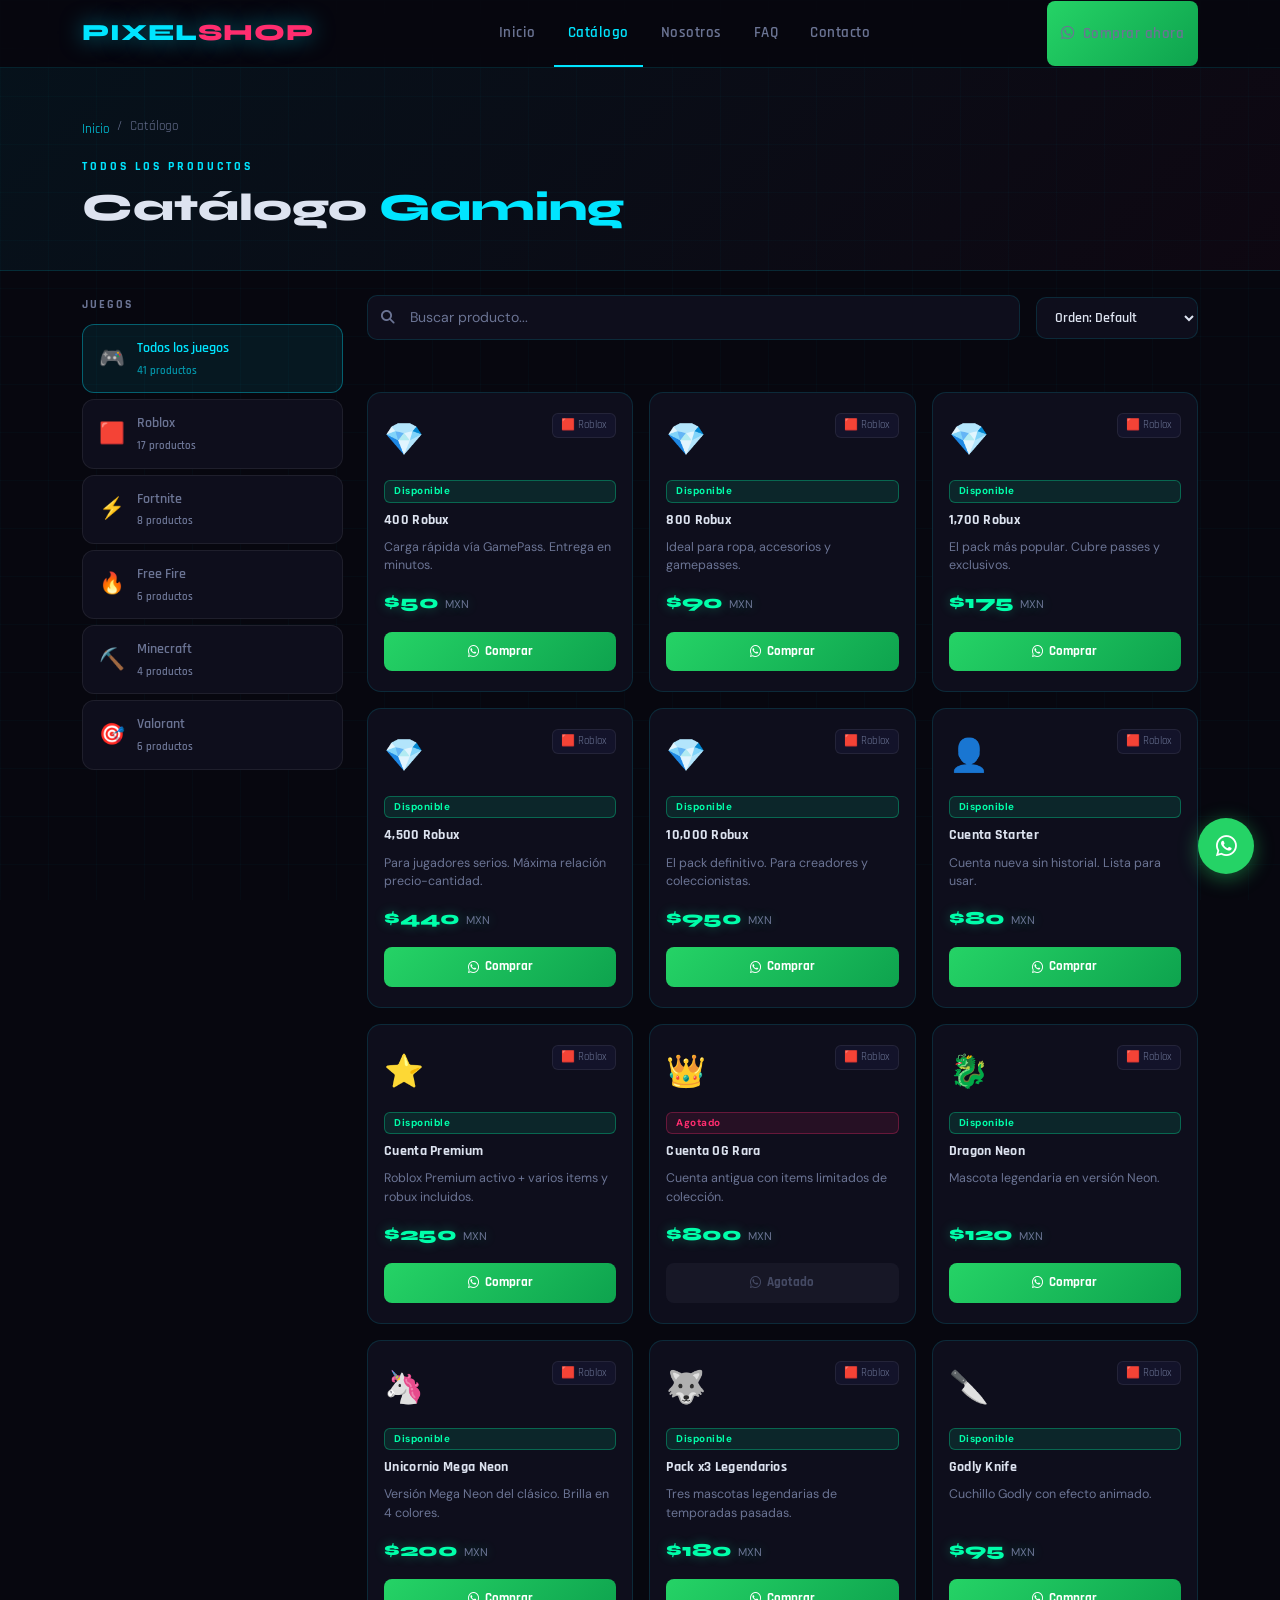
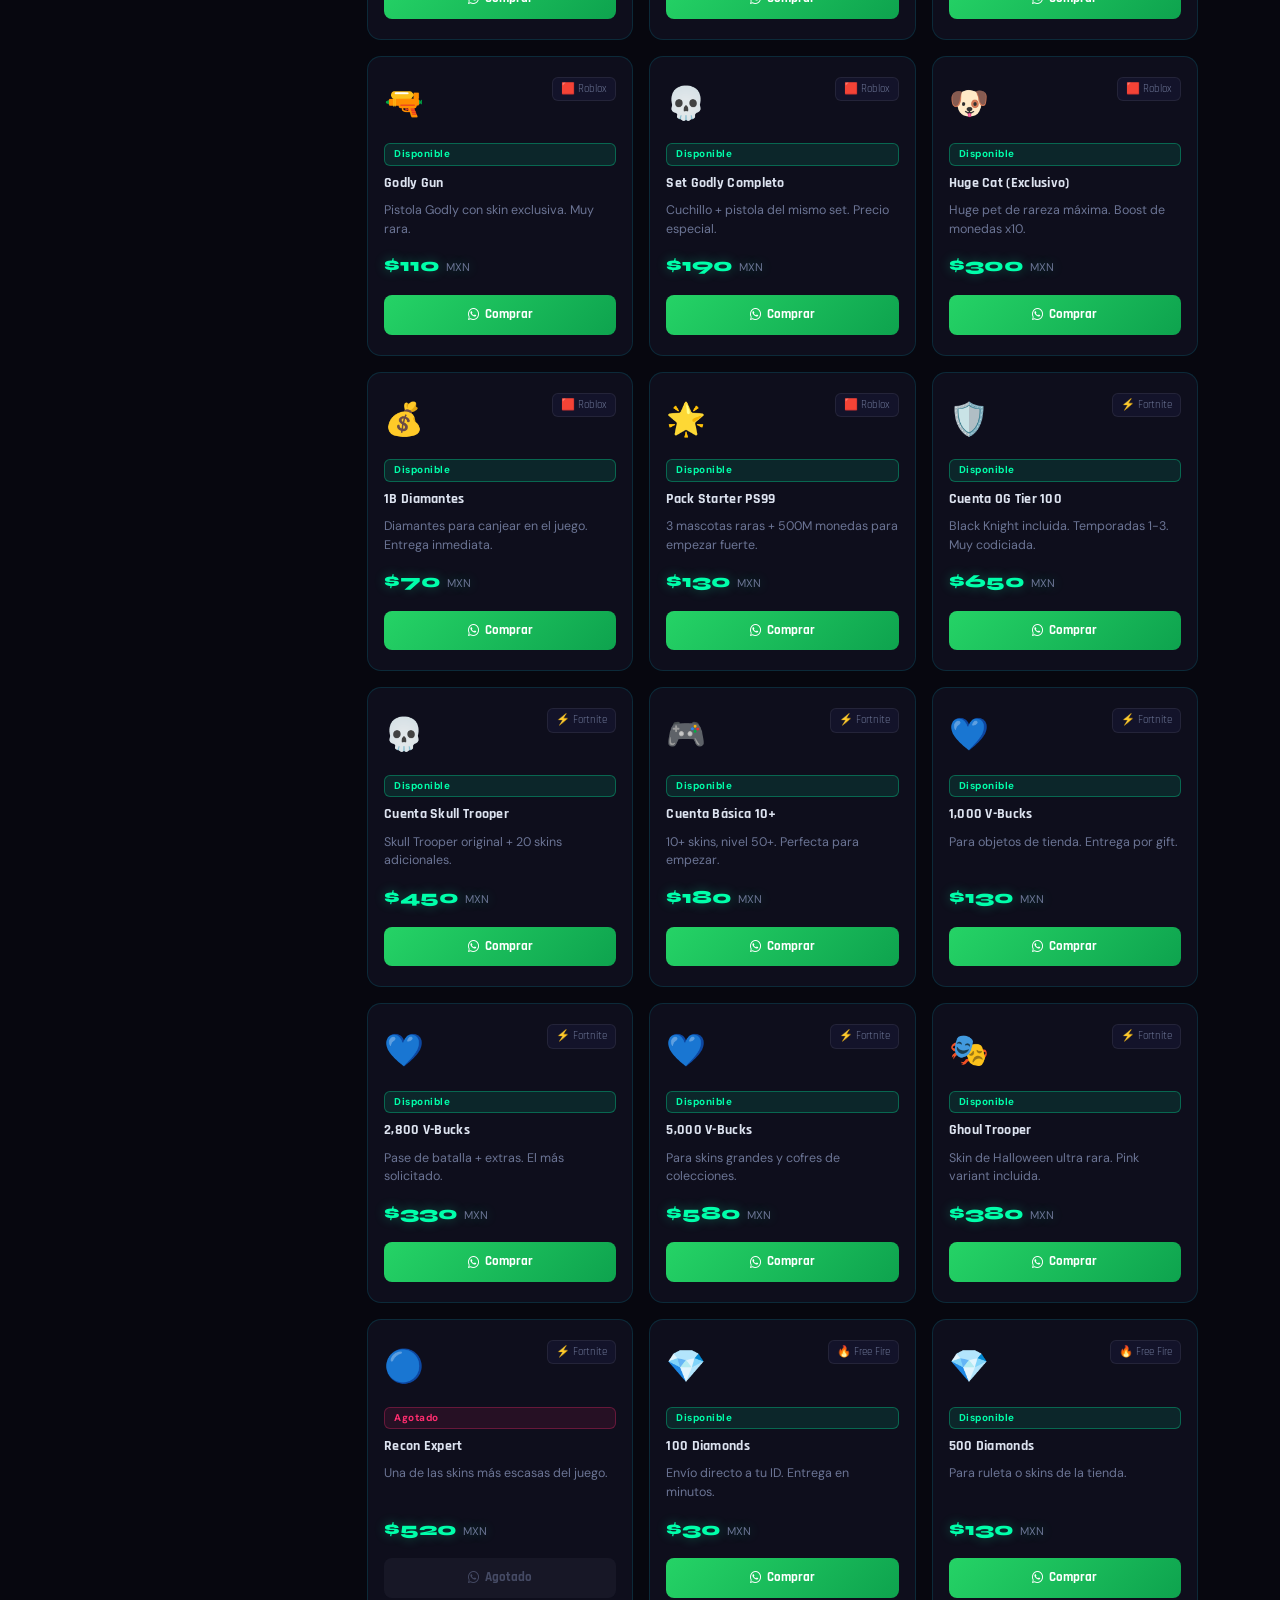
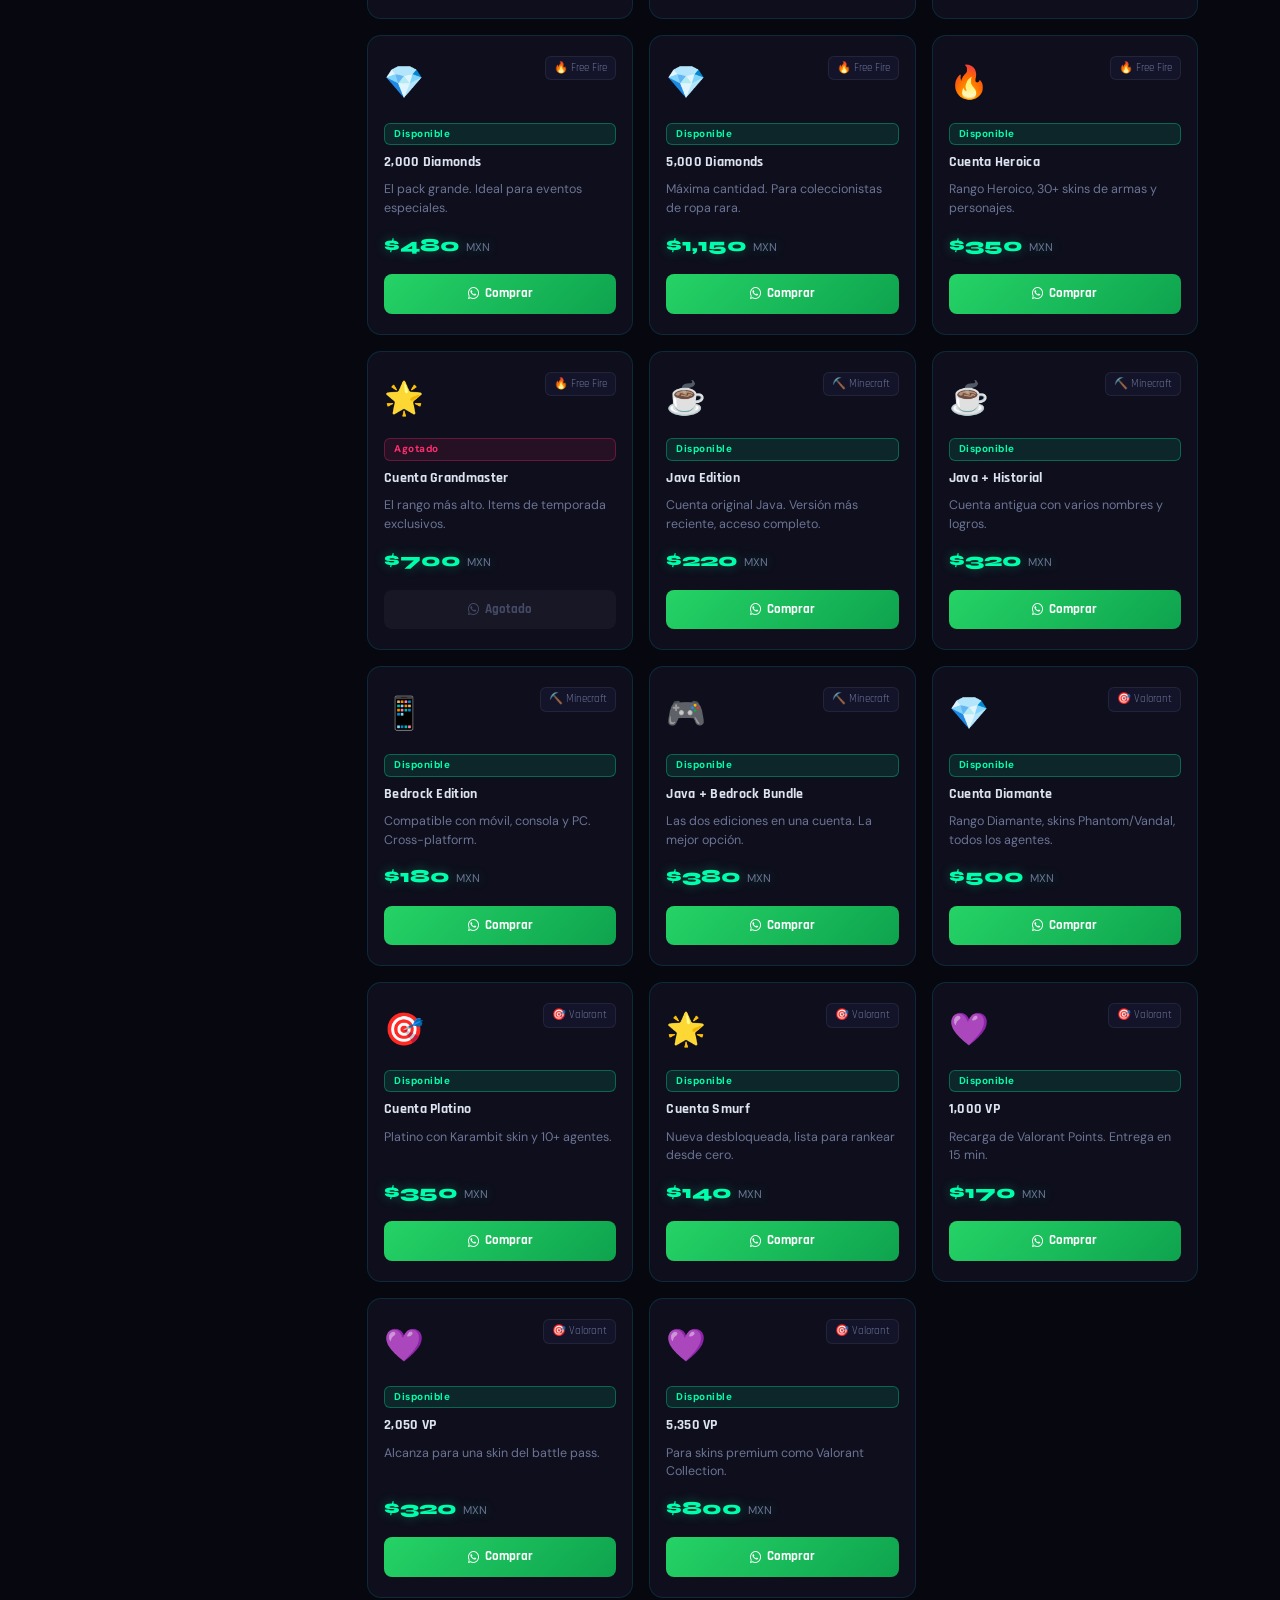
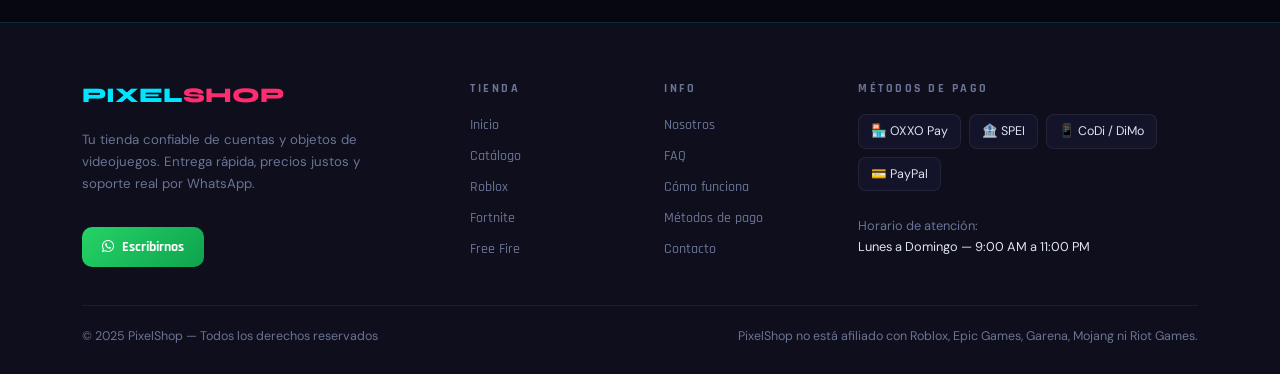
==== catalogo.html @ 46f78614 "tienda de objetos virtuales" ====
<!DOCTYPE html>
<html lang="es">
<head>
  <meta charset="UTF-8"/>
  <meta name="viewport" content="width=device-width, initial-scale=1.0"/>
  <title>Catálogo — PixelShop</title>
  <link rel="stylesheet" href="https://cdn.jsdelivr.net/npm/bootstrap@5.3.3/dist/css/bootstrap.min.css"/>
  <link rel="stylesheet" href="https://cdnjs.cloudflare.com/ajax/libs/font-awesome/6.5.0/css/all.min.css"/>
  <link rel="stylesheet" href="_shared.css"/>
  <style>
    .page-hero {
      background: linear-gradient(135deg, rgba(0,229,255,0.05) 0%, rgba(255,45,111,0.03) 100%);
      border-bottom: 1px solid var(--border);
      padding: 48px 0 40px;
    }
    /* Sidebar game list */
    .sidebar-game-btn {
      display: flex; align-items: center; gap: 12px;
      background: var(--bg2); border: 1px solid var(--border2);
      border-radius: 12px; padding: 12px 16px;
      font-family: var(--font-ui); font-weight: 600; font-size: 0.9rem;
      color: var(--muted); cursor: pointer; width: 100%;
      text-align: left; transition: all 0.2s; margin-bottom: 6px;
    }
    .sidebar-game-btn:hover { border-color: var(--border); color: var(--text); }
    .sidebar-game-btn.active {
      background: rgba(0,229,255,0.08);
      border-color: rgba(0,229,255,0.35);
      color: var(--cyan);
    }
    .sidebar-game-emoji { font-size: 1.3rem; }
    .sidebar-game-count { font-size: 0.7rem; color: var(--muted); margin-top: 1px; }
    .sidebar-game-btn.active .sidebar-game-count { color: rgba(0,229,255,0.6); }

    /* Category pills */
    .cat-pill-bar { overflow-x: auto; scrollbar-width: none; padding-bottom: 4px; }
    .cat-pill-bar::-webkit-scrollbar { display: none; }

    /* Search */
    .ps-search-wrap { position: relative; }
    .ps-search {
      background: var(--bg2); border: 1px solid var(--border);
      border-radius: 10px; padding: 10px 16px 10px 42px;
      font-family: var(--font-body); font-size: 0.88rem;
      color: var(--text); width: 100%;
      outline: none; transition: border-color 0.2s;
    }
    .ps-search:focus { border-color: rgba(0,229,255,0.4); }
    .ps-search::placeholder { color: var(--muted); }
    .ps-search-icon { position: absolute; left: 14px; top: 50%; transform: translateY(-50%); color: var(--muted); font-size: 0.85rem; }

    /* Sort select */
    .ps-select {
      background: var(--bg2); border: 1px solid var(--border);
      border-radius: 10px; padding: 10px 14px;
      font-family: var(--font-ui); font-weight: 600; font-size: 0.85rem;
      color: var(--text); outline: none; cursor: pointer;
    }

    /* Empty state */
    .empty-state { text-align: center; padding: 60px 20px; color: var(--muted); }
    .empty-state-icon { font-size: 3rem; margin-bottom: 16px; }

    @media (max-width: 991px) {
      .sidebar-col { display: flex; gap: 8px; overflow-x: auto; padding-bottom: 8px; scrollbar-width: none; }
      .sidebar-col::-webkit-scrollbar { display: none; }
      .sidebar-game-btn { min-width: 140px; margin-bottom: 0; flex-shrink: 0; }
    }
  </style>
</head>
<body>
  <div id="ps-nav"></div>

  <!-- PAGE HERO -->
  <div class="page-hero z1">
    <div class="container">
      <nav aria-label="breadcrumb" class="mb-3">
        <ol class="breadcrumb mb-0">
          <li class="breadcrumb-item"><a href="index.html">Inicio</a></li>
          <li class="breadcrumb-item active">Catálogo</li>
        </ol>
      </nav>
      <div class="ps-section-label">Todos los productos</div>
      <div class="ps-section-title" style="margin-bottom:0">Catálogo <span>Gaming</span></div>
    </div>
  </div>

  <!-- MAIN CONTENT -->
  <section class="py-4 z1">
    <div class="container">

      <!-- Mobile game selector -->
      <div class="d-lg-none mb-3">
        <div class="sidebar-col" id="mobileSidebar"></div>
      </div>

      <div class="row g-4">
        <!-- SIDEBAR (desktop) -->
        <div class="col-lg-3 d-none d-lg-block">
          <div style="position:sticky;top:80px">
            <div style="font-family:var(--font-ui);font-size:0.72rem;font-weight:700;letter-spacing:2px;color:var(--muted);text-transform:uppercase;margin-bottom:10px">Juegos</div>
            <div id="desktopSidebar"></div>
          </div>
        </div>

        <!-- PRODUCT AREA -->
        <div class="col-lg-9">
          <!-- Toolbar -->
          <div class="d-flex gap-3 mb-4 flex-wrap align-items-center">
            <div class="ps-search-wrap flex-grow-1" style="min-width:180px">
              <i class="fas fa-search ps-search-icon"></i>
              <input class="ps-search" id="searchInput" placeholder="Buscar producto..." oninput="renderProducts()"/>
            </div>
            <select class="ps-select" id="sortSelect" onchange="renderProducts()">
              <option value="default">Orden: Default</option>
              <option value="price-asc">Precio: Menor</option>
              <option value="price-desc">Precio: Mayor</option>
              <option value="avail">Disponibles primero</option>
            </select>
          </div>

          <!-- Game header -->
          <div id="gameHeader" class="mb-4"></div>

          <!-- Category pills -->
          <div class="cat-pill-bar mb-4">
            <ul class="nav ps-pills gap-2 flex-nowrap" id="catPills"></ul>
          </div>

          <!-- Products grid -->
          <div class="row g-3" id="productsGrid"></div>
        </div>
      </div>
    </div>
  </section>

  <div id="ps-footer"></div>

  <script src="https://cdn.jsdelivr.net/npm/bootstrap@5.3.3/dist/js/bootstrap.bundle.min.js"></script>
  <script src="data.js"></script>
  <script src="ps.js"></script>
  <script>
    PS.init('catalogo');

    let activeGame = null;
    let activeCat  = 'all';

    // Read URL param
    const urlParams = new URLSearchParams(window.location.search);
    const paramGame = urlParams.get('juego');

    // Build sidebars
    function buildSidebars() {
      ['desktopSidebar','mobileSidebar'].forEach(id => {
        const el = document.getElementById(id);
        // "All" button
        el.innerHTML = `<button class="sidebar-game-btn${!activeGame?' active':''}" onclick="selectGame(null)">
          <span class="sidebar-game-emoji">🎮</span>
          <div><div>Todos los juegos</div><div class="sidebar-game-count">${GAMES.reduce((a,g)=>a+g.categories.reduce((b,c)=>b+c.products.length,0),0)} productos</div></div>
        </button>`;
        GAMES.forEach(g => {
          const total = g.categories.reduce((a,c)=>a+c.products.length,0);
          el.innerHTML += `<button class="sidebar-game-btn${activeGame===g.id?' active':''}" onclick="selectGame('${g.id}')">
            <span class="sidebar-game-emoji">${g.emoji}</span>
            <div><div>${g.name}</div><div class="sidebar-game-count">${total} productos</div></div>
          </button>`;
        });
      });
    }

    function selectGame(gameId) {
      activeGame = gameId;
      activeCat  = 'all';
      buildSidebars();
      renderHeader();
      renderCatPills();
      renderProducts();
    }

    function renderHeader() {
      const el = document.getElementById('gameHeader');
      if (!activeGame) { el.innerHTML = ''; return; }
      const g = GAMES.find(x=>x.id===activeGame);
      el.innerHTML = `
        <div style="background:linear-gradient(135deg,${g.color}22,${g.color2}44);border:1px solid ${g.color}44;border-radius:16px;padding:20px 24px;display:flex;align-items:center;gap:16px">
          <span style="font-size:2.6rem">${g.emoji}</span>
          <div>
            <div style="font-family:var(--font-head);font-size:1.2rem;font-weight:800;color:var(--text)">${g.name}</div>
            <div style="font-size:0.82rem;color:var(--muted)">${g.tagline}</div>
          </div>
        </div>`;
    }

    function renderCatPills() {
      const el = document.getElementById('catPills');
      if (!activeGame) { el.innerHTML = ''; return; }
      const g = GAMES.find(x=>x.id===activeGame);
      el.innerHTML = `<li class="nav-item"><button class="nav-link${activeCat==='all'?' active':''}" onclick="selectCat('all')">Todos</button></li>`;
      g.categories.forEach(c => {
        el.innerHTML += `<li class="nav-item"><button class="nav-link${activeCat===c.id?' active':''}" onclick="selectCat('${c.id}')">${c.label}</button></li>`;
      });
    }

    function selectCat(catId) {
      activeCat = catId;
      renderCatPills();
      renderProducts();
    }

    function parsePrice(p) { return parseFloat(p.replace(/[$,]/g,''))||0; }

    function renderProducts() {
      const grid = document.getElementById('productsGrid');
      const search = document.getElementById('searchInput').value.toLowerCase();
      const sort   = document.getElementById('sortSelect').value;

      let products = [];
      const games = activeGame ? GAMES.filter(g=>g.id===activeGame) : GAMES;
      games.forEach(g => {
        const cats = activeCat==='all' ? g.categories : g.categories.filter(c=>c.id===activeCat);
        cats.forEach(c => {
          c.products.forEach(p => products.push({ ...p, gameName:g.name, gameEmoji:g.emoji, gameId:g.id, catLabel:c.label }));
        });
      });

      // Search filter
      if (search) products = products.filter(p => p.name.toLowerCase().includes(search) || p.desc.toLowerCase().includes(search) || p.gameName.toLowerCase().includes(search));

      // Sort
      if (sort==='price-asc')  products.sort((a,b)=>parsePrice(a.price)-parsePrice(b.price));
      if (sort==='price-desc') products.sort((a,b)=>parsePrice(b.price)-parsePrice(a.price));
      if (sort==='avail')      products.sort((a,b)=>b.avail-a.avail);

      if (products.length===0) {
        grid.innerHTML = `<div class="col-12"><div class="empty-state"><div class="empty-state-icon">🔍</div><div style="font-family:var(--font-ui);font-size:1.1rem;font-weight:700;margin-bottom:8px">Sin resultados</div><div style="font-size:0.85rem">Intenta con otro término o filtro.</div></div></div>`;
        return;
      }

      grid.innerHTML = products.map(p => {
        const waMsg = `Hola PixelShop! Quiero comprar: ${p.name} (${p.gameName}) - ${p.price} MXN. Por favor confirma disponibilidad y método de pago.`;
        const showGame = !activeGame;
        return `
          <div class="col-6 col-md-4">
            <div class="product-card">
              <div class="d-flex justify-content-between align-items-start mb-1">
                <div class="product-icon">${p.icon}</div>
                ${showGame ? `<span style="font-size:0.7rem;background:var(--bg3);border:1px solid var(--border2);border-radius:6px;padding:2px 8px;color:var(--muted);font-family:var(--font-ui)">${p.gameEmoji} ${p.gameName}</span>` : ''}
              </div>
              <span class="${p.avail?'badge-avail':'badge-sold'}">${p.avail?'Disponible':'Agotado'}</span>
              <div class="product-name">${p.name}</div>
              <div class="product-desc">${p.desc}</div>
              <div class="product-price">${p.price} <small>MXN</small></div>
              <a class="btn-wa-sm${p.avail?'':' sold'}" ${p.avail?`href="${PS.waLink(waMsg)}" target="_blank"`:'href="#"'}>
                <i class="fab fa-whatsapp"></i> ${p.avail?'Comprar':'Agotado'}
              </a>
            </div>
          </div>`;
      }).join('');
    }

    // Init
    if (paramGame && GAMES.find(g=>g.id===paramGame)) activeGame = paramGame;
    buildSidebars();
    renderHeader();
    renderCatPills();
    renderProducts();
  </script>
</body>
</html>
---- _shared.css ----
/* =========================================
   PIXELSHOP — SHARED STYLES
   ========================================= */
@import url('https://fonts.googleapis.com/css2?family=Rajdhani:wght@400;500;600;700&family=Syne:wght@700;800&family=DM+Sans:wght@300;400;500&display=swap');

:root {
  --cyan:    #00e5ff;
  --pink:    #ff2d6f;
  --green:   #00ffaa;
  --amber:   #ffb300;
  --bg:      #07070f;
  --bg2:     #0e0e1c;
  --bg3:     #13132a;
  --border:  rgba(0,229,255,0.13);
  --border2: rgba(255,255,255,0.07);
  --text:    #dde3f0;
  --muted:   #6b7494;
  --font-head: 'Syne', sans-serif;
  --font-ui:   'Rajdhani', sans-serif;
  --font-body: 'DM Sans', sans-serif;
}

*, *::before, *::after { box-sizing: border-box; margin: 0; padding: 0; }

html { scroll-behavior: smooth; }

body {
  background: var(--bg);
  color: var(--text);
  font-family: var(--font-body);
  font-size: 15px;
  line-height: 1.65;
  overflow-x: hidden;
  min-height: 100vh;
}

/* ---- GRID TEXTURE ---- */
body::before {
  content: '';
  position: fixed; inset: 0;
  background-image:
    linear-gradient(rgba(0,229,255,0.025) 1px, transparent 1px),
    linear-gradient(90deg, rgba(0,229,255,0.025) 1px, transparent 1px);
  background-size: 48px 48px;
  pointer-events: none;
  z-index: 0;
}

/* ---- NAVBAR ---- */
.ps-nav {
  position: sticky; top: 0; z-index: 1050;
  background: rgba(7,7,15,0.88);
  backdrop-filter: blur(16px);
  border-bottom: 1px solid var(--border);
  padding: 0;
}
.ps-nav .navbar-brand {
  font-family: var(--font-head);
  font-size: 1.45rem;
  font-weight: 800;
  color: var(--cyan) !important;
  letter-spacing: 1px;
  text-shadow: 0 0 22px rgba(0,229,255,0.5);
  padding: 14px 0;
}
.ps-nav .navbar-brand span { color: var(--pink); }
.ps-nav .nav-link {
  font-family: var(--font-ui);
  font-size: 0.95rem;
  font-weight: 600;
  letter-spacing: 0.5px;
  color: var(--muted) !important;
  padding: 20px 14px !important;
  border-bottom: 2px solid transparent;
  transition: color 0.2s, border-color 0.2s;
}
.ps-nav .nav-link:hover,
.ps-nav .nav-link.active { color: var(--text) !important; border-bottom-color: var(--cyan); }
.ps-nav .nav-link.active { color: var(--cyan) !important; }

.btn-nav-cta {
  font-family: var(--font-ui);
  font-weight: 700;
  font-size: 0.88rem;
  letter-spacing: 0.5px;
  background: linear-gradient(135deg, #25d366, #0ea34e);
  color: #fff !important;
  border-radius: 8px;
  padding: 8px 20px !important;
  border: none;
  margin-left: 8px;
  border-bottom: none !important;
  transition: box-shadow 0.2s, transform 0.1s;
}
.btn-nav-cta:hover { box-shadow: 0 4px 18px rgba(37,211,102,0.45); transform: translateY(-1px); }

/* ---- FOOTER ---- */
.ps-footer {
  background: var(--bg2);
  border-top: 1px solid var(--border);
  padding: 56px 0 28px;
  position: relative; z-index: 1;
}
.ps-footer-brand {
  font-family: var(--font-head);
  font-size: 1.3rem;
  font-weight: 800;
  color: var(--cyan);
}
.ps-footer-brand span { color: var(--pink); }
.ps-footer p { color: var(--muted); font-size: 0.83rem; }
.ps-footer .footer-link {
  color: var(--muted);
  text-decoration: none;
  font-size: 0.87rem;
  font-family: var(--font-ui);
  font-weight: 500;
  display: block;
  margin-bottom: 8px;
  transition: color 0.2s;
}
.ps-footer .footer-link:hover { color: var(--cyan); }
.ps-footer-heading {
  font-family: var(--font-ui);
  font-size: 0.72rem;
  font-weight: 700;
  letter-spacing: 2.5px;
  color: var(--muted);
  text-transform: uppercase;
  margin-bottom: 16px;
}
.ps-footer-bottom {
  border-top: 1px solid var(--border2);
  margin-top: 36px;
  padding-top: 20px;
  font-size: 0.78rem;
  color: var(--muted);
}

/* ---- SECTION HEADING ---- */
.ps-section-label {
  font-family: var(--font-ui);
  font-size: 0.72rem;
  font-weight: 700;
  letter-spacing: 3px;
  color: var(--cyan);
  text-transform: uppercase;
  margin-bottom: 10px;
}
.ps-section-title {
  font-family: var(--font-head);
  font-size: clamp(1.6rem, 3vw, 2.4rem);
  font-weight: 800;
  line-height: 1.15;
  color: var(--text);
  margin-bottom: 16px;
}
.ps-section-title span { color: var(--cyan); }

/* ---- CARDS ---- */
.ps-card {
  background: var(--bg2);
  border: 1px solid var(--border);
  border-radius: 16px;
  transition: border-color 0.2s, transform 0.2s, box-shadow 0.2s;
}
.ps-card:hover {
  border-color: rgba(0,229,255,0.35);
  transform: translateY(-4px);
  box-shadow: 0 12px 36px rgba(0,229,255,0.08);
}

/* ---- BADGES ---- */
.badge-avail {
  display: inline-block; font-size: 0.62rem; font-weight: 700;
  background: rgba(0,255,170,0.1); color: var(--green);
  border: 1px solid rgba(0,255,170,0.3); border-radius: 6px;
  padding: 2px 9px; letter-spacing: 0.5px;
}
.badge-sold {
  display: inline-block; font-size: 0.62rem; font-weight: 700;
  background: rgba(255,45,111,0.1); color: var(--pink);
  border: 1px solid rgba(255,45,111,0.3); border-radius: 6px;
  padding: 2px 9px; letter-spacing: 0.5px;
}

/* ---- BUTTONS ---- */
.btn-ps-primary {
  font-family: var(--font-ui); font-weight: 700; font-size: 0.92rem;
  letter-spacing: 0.5px;
  background: linear-gradient(135deg, var(--cyan), #0096c7);
  color: #000; border: none; border-radius: 10px;
  padding: 11px 26px;
  transition: box-shadow 0.2s, transform 0.1s;
  text-decoration: none; display: inline-flex; align-items: center; gap: 8px;
}
.btn-ps-primary:hover { box-shadow: 0 6px 24px rgba(0,229,255,0.35); transform: translateY(-1px); color: #000; }

.btn-ps-ghost {
  font-family: var(--font-ui); font-weight: 700; font-size: 0.92rem;
  background: transparent; color: var(--cyan);
  border: 1.5px solid rgba(0,229,255,0.35); border-radius: 10px;
  padding: 10px 26px;
  transition: background 0.2s, border-color 0.2s;
  text-decoration: none; display: inline-flex; align-items: center; gap: 8px;
}
.btn-ps-ghost:hover { background: rgba(0,229,255,0.07); border-color: var(--cyan); color: var(--cyan); }

.btn-wa {
  font-family: var(--font-ui); font-weight: 700; font-size: 0.92rem;
  background: linear-gradient(135deg, #25d366, #0ea34e);
  color: #fff; border: none; border-radius: 10px;
  padding: 11px 26px;
  transition: box-shadow 0.2s, transform 0.1s;
  text-decoration: none; display: inline-flex; align-items: center; gap: 8px;
}
.btn-wa:hover { box-shadow: 0 6px 24px rgba(37,211,102,0.4); transform: translateY(-1px); color: #fff; }
.btn-wa-sm {
  font-family: var(--font-ui); font-weight: 700; font-size: 0.82rem;
  background: linear-gradient(135deg, #25d366, #0ea34e);
  color: #fff; border: none; border-radius: 8px;
  padding: 9px 16px; width: 100%;
  transition: box-shadow 0.2s;
  text-decoration: none; display: flex; align-items: center; justify-content: center; gap: 6px;
}
.btn-wa-sm:hover { box-shadow: 0 4px 16px rgba(37,211,102,0.4); color: #fff; }
.btn-wa-sm.sold { background: #1e1e2e; color: var(--muted); pointer-events: none; opacity: 0.6; }

/* ---- NEON DIVIDER ---- */
.neon-hr {
  border: none; height: 1px;
  background: linear-gradient(90deg, transparent, rgba(0,229,255,0.25), transparent);
  margin: 0;
}

/* ---- WA FLOAT ---- */
.wa-float {
  position: fixed; bottom: 26px; right: 26px; z-index: 9999;
  width: 56px; height: 56px; border-radius: 50%;
  background: #25d366;
  display: flex; align-items: center; justify-content: center;
  font-size: 1.5rem; color: #fff; text-decoration: none;
  box-shadow: 0 4px 20px rgba(37,211,102,0.45);
  animation: waFloat 3s ease-in-out infinite;
  transition: transform 0.2s;
}
.wa-float:hover { transform: scale(1.1); color: #fff; }
@keyframes waFloat {
  0%,100% { box-shadow: 0 4px 20px rgba(37,211,102,0.45); }
  50%      { box-shadow: 0 4px 36px rgba(37,211,102,0.75); }
}

/* ---- PRODUCT CARD ---- */
.product-card {
  background: var(--bg2);
  border: 1px solid var(--border);
  border-radius: 14px;
  padding: 20px 16px;
  display: flex; flex-direction: column;
  height: 100%;
  transition: border-color 0.2s, transform 0.2s, box-shadow 0.2s;
}
.product-card:hover {
  border-color: rgba(0,229,255,0.3);
  transform: translateY(-3px);
  box-shadow: 0 10px 28px rgba(0,229,255,0.07);
}
.product-icon { font-size: 2rem; margin-bottom: 10px; }
.product-name {
  font-family: var(--font-ui); font-size: 0.88rem; font-weight: 700;
  letter-spacing: 0.3px; color: var(--text); margin: 6px 0 6px;
}
.product-desc { font-size: 0.78rem; color: var(--muted); flex: 1; line-height: 1.5; }
.product-price {
  font-family: var(--font-head); font-size: 1.15rem; font-weight: 800;
  color: var(--green); margin: 12px 0 14px;
  text-shadow: 0 0 12px rgba(0,255,170,0.3);
}
.product-price small { font-family: var(--font-body); font-size: 0.7rem; color: var(--muted); font-weight: 400; }

/* ---- ANIMATIONS ---- */
@keyframes fadeUp {
  from { opacity: 0; transform: translateY(18px); }
  to   { opacity: 1; transform: translateY(0); }
}
.fade-up { animation: fadeUp 0.6s ease both; }
.fade-up-1 { animation-delay: 0.1s; }
.fade-up-2 { animation-delay: 0.2s; }
.fade-up-3 { animation-delay: 0.3s; }
.fade-up-4 { animation-delay: 0.4s; }

/* ---- UTILITY ---- */
.relative { position: relative; }
.z1 { position: relative; z-index: 1; }

/* Bootstrap overrides */
.accordion-item { background: var(--bg2) !important; border: 1px solid var(--border) !important; border-radius: 12px !important; margin-bottom: 8px; overflow: hidden; }
.accordion-button { background: var(--bg2) !important; color: var(--text) !important; font-family: var(--font-ui); font-weight: 600; font-size: 0.9rem; box-shadow: none !important; border: none !important; }
.accordion-button:not(.collapsed) { color: var(--cyan) !important; }
.accordion-button::after { filter: brightness(0) saturate(100%) invert(80%) sepia(50%) saturate(400%) hue-rotate(160deg); }
.accordion-body { background: rgba(7,7,15,0.5) !important; color: var(--muted); font-size: 0.87rem; line-height: 1.7; }

.breadcrumb-item + .breadcrumb-item::before { color: var(--muted); }
.breadcrumb-item a { color: var(--cyan); text-decoration: none; font-family: var(--font-ui); font-size: 0.83rem; }
.breadcrumb-item.active { color: var(--muted); font-family: var(--font-ui); font-size: 0.83rem; }

/* Nav pills override */
.ps-pills .nav-link {
  background: var(--bg3); color: var(--muted);
  border: 1px solid var(--border2); border-radius: 8px;
  font-family: var(--font-ui); font-weight: 600; font-size: 0.85rem;
  padding: 8px 18px; transition: all 0.2s;
}
.ps-pills .nav-link:hover { border-color: var(--border); color: var(--text); }
.ps-pills .nav-link.active {
  background: rgba(0,229,255,0.1);
  color: var(--cyan); border-color: rgba(0,229,255,0.4);
}

/* Table override */
.ps-table { width: 100%; border-collapse: separate; border-spacing: 0; }
.ps-table th { background: var(--bg3); color: var(--muted); font-family: var(--font-ui); font-size: 0.75rem; letter-spacing: 2px; text-transform: uppercase; padding: 12px 16px; border-bottom: 1px solid var(--border); }
.ps-table td { padding: 14px 16px; border-bottom: 1px solid var(--border2); font-size: 0.87rem; color: var(--text); vertical-align: middle; }
.ps-table tr:last-child td { border-bottom: none; }
.ps-table tbody tr:hover td { background: rgba(0,229,255,0.03); }

@media (max-width: 767px) {
  .ps-nav .nav-link { padding: 12px 16px !important; border-bottom: none; border-left: 2px solid transparent; }
  .ps-nav .nav-link.active { border-left-color: var(--cyan); border-bottom: none; }
}
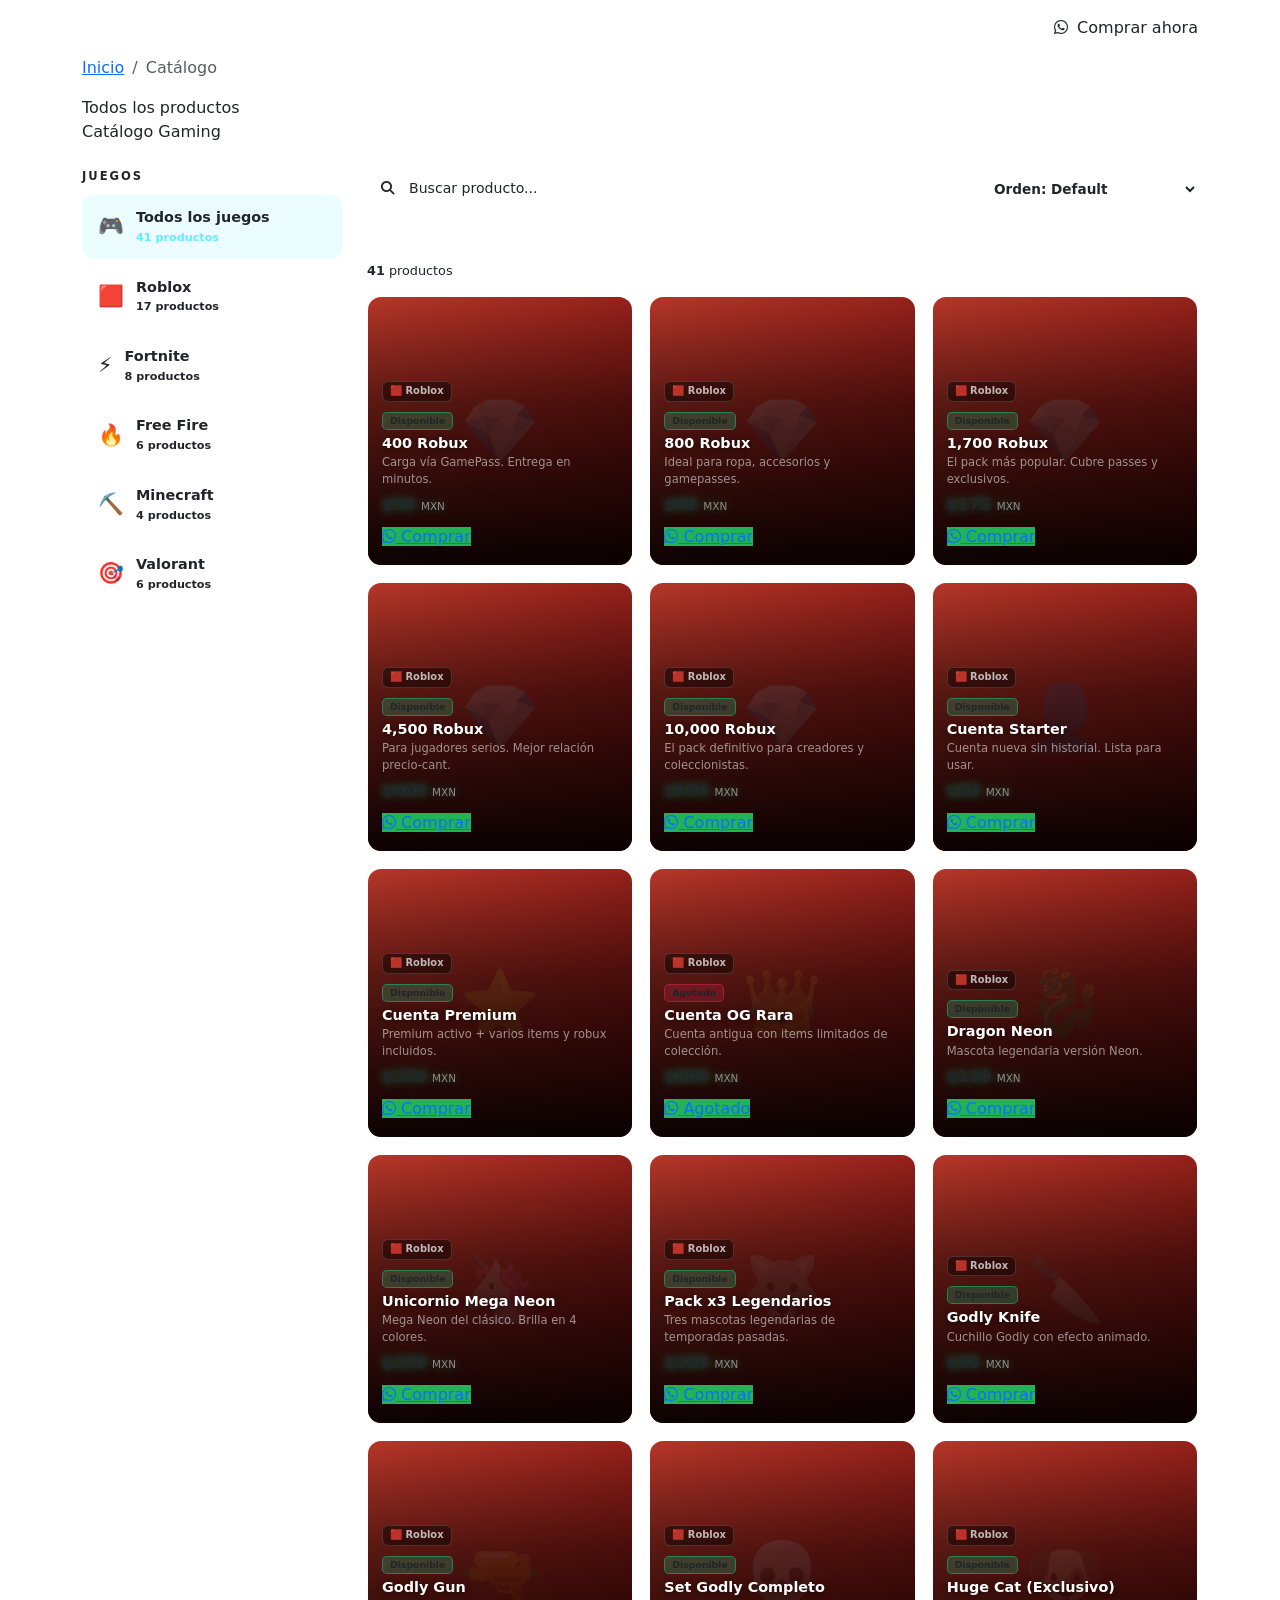
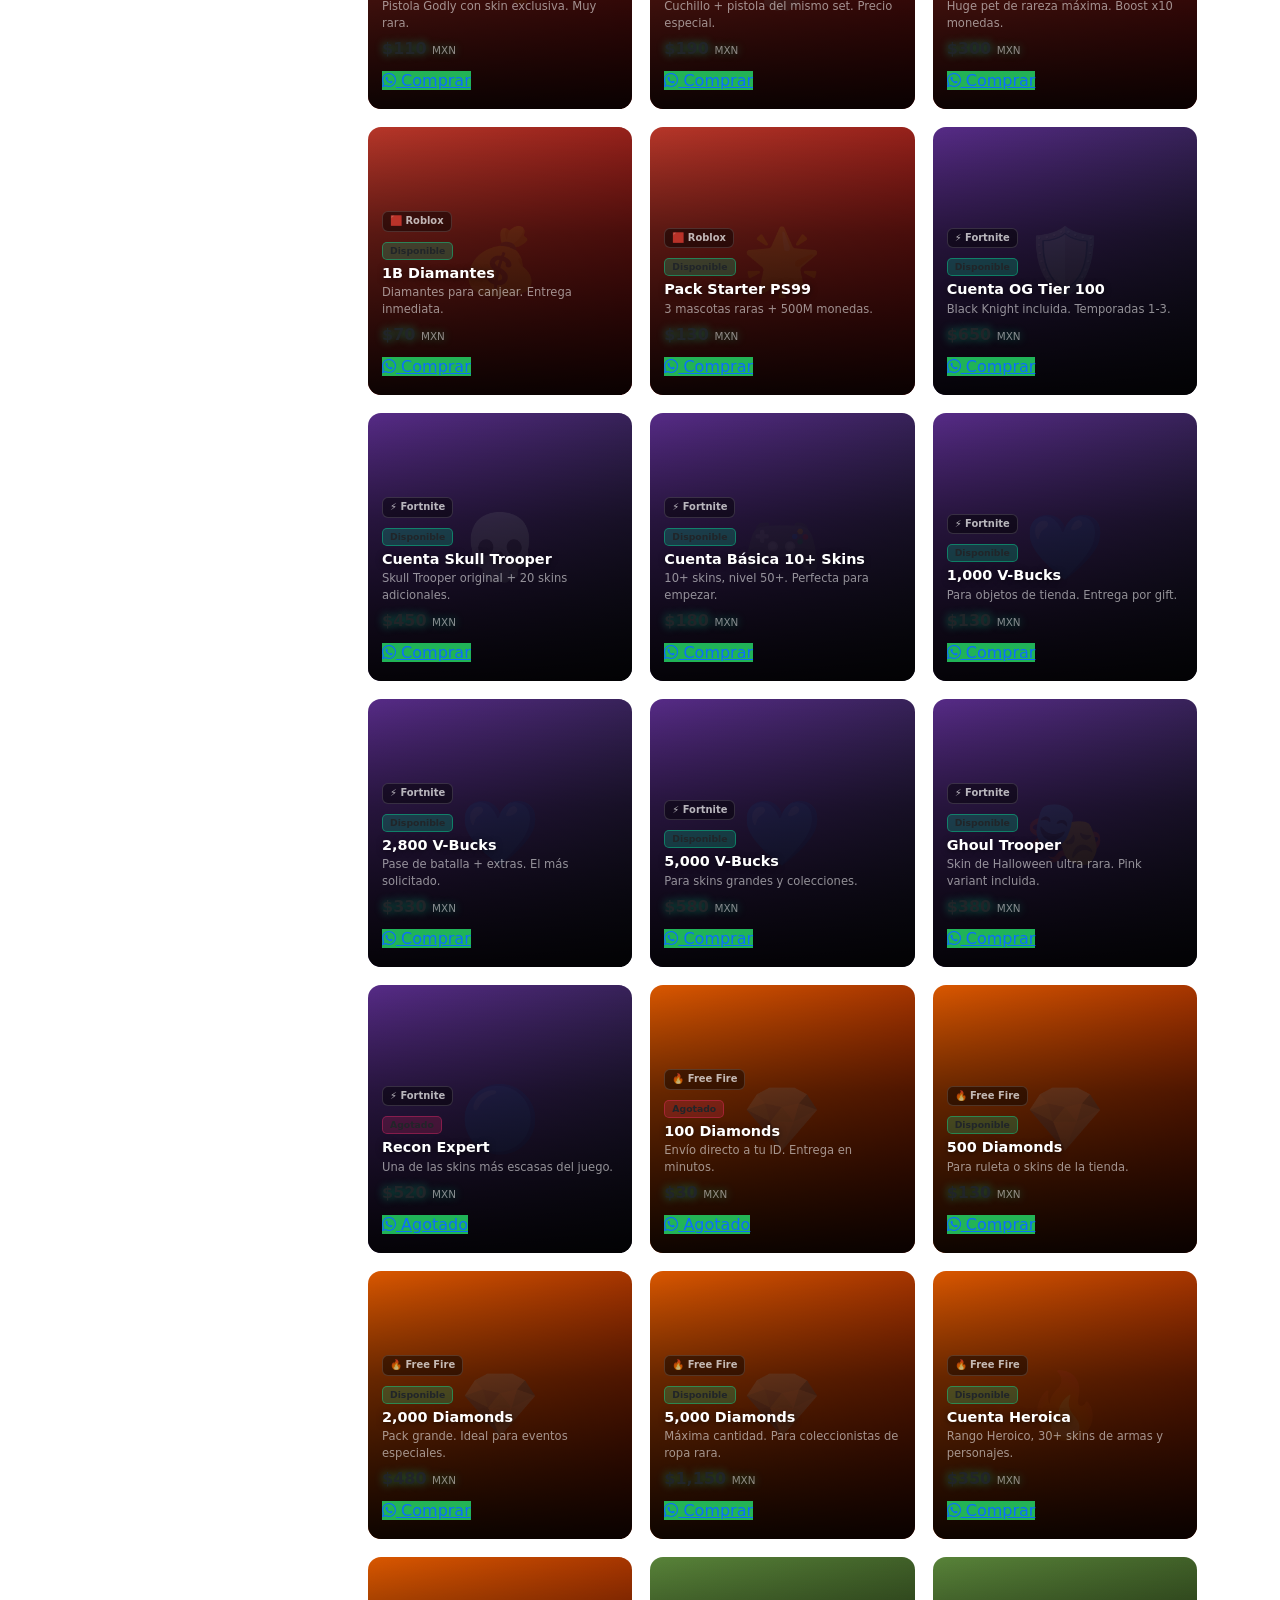
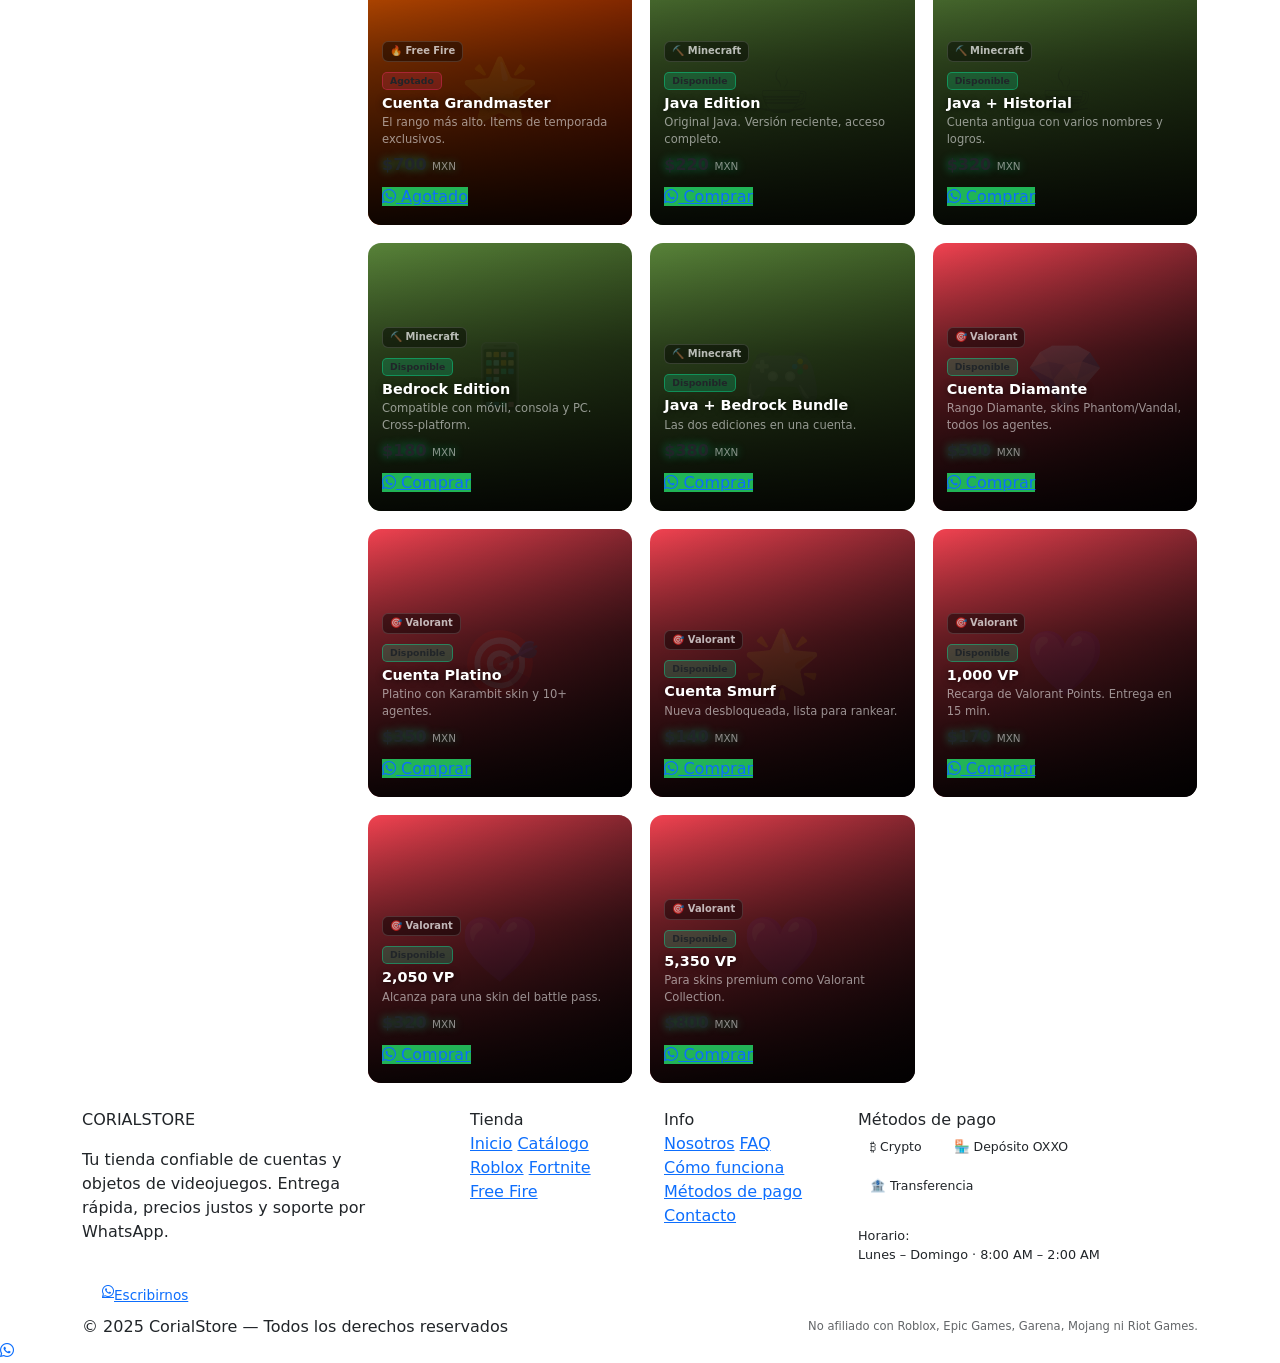
==== commit 7ca61415: "Soluciones de compatibilidad" ====
--- a/catalogo.html
+++ b/catalogo.html
@@ -3,267 +3,385 @@
 <head>
   <meta charset="UTF-8"/>
   <meta name="viewport" content="width=device-width, initial-scale=1.0"/>
-  <title>Catálogo — PixelShop</title>
+  <title>Catálogo — CorialStore</title>
   <link rel="stylesheet" href="https://cdn.jsdelivr.net/npm/bootstrap@5.3.3/dist/css/bootstrap.min.css"/>
   <link rel="stylesheet" href="https://cdnjs.cloudflare.com/ajax/libs/font-awesome/6.5.0/css/all.min.css"/>
-  <link rel="stylesheet" href="_shared.css"/>
+  <link rel="stylesheet" href="shared.css"/>
   <style>
-    .page-hero {
-      background: linear-gradient(135deg, rgba(0,229,255,0.05) 0%, rgba(255,45,111,0.03) 100%);
-      border-bottom: 1px solid var(--border);
-      padding: 48px 0 40px;
-    }
-    /* Sidebar game list */
-    .sidebar-game-btn {
-      display: flex; align-items: center; gap: 12px;
-      background: var(--bg2); border: 1px solid var(--border2);
-      border-radius: 12px; padding: 12px 16px;
-      font-family: var(--font-ui); font-weight: 600; font-size: 0.9rem;
-      color: var(--muted); cursor: pointer; width: 100%;
-      text-align: left; transition: all 0.2s; margin-bottom: 6px;
-    }
-    .sidebar-game-btn:hover { border-color: var(--border); color: var(--text); }
-    .sidebar-game-btn.active {
-      background: rgba(0,229,255,0.08);
-      border-color: rgba(0,229,255,0.35);
-      color: var(--cyan);
-    }
-    .sidebar-game-emoji { font-size: 1.3rem; }
-    .sidebar-game-count { font-size: 0.7rem; color: var(--muted); margin-top: 1px; }
-    .sidebar-game-btn.active .sidebar-game-count { color: rgba(0,229,255,0.6); }
-
-    /* Category pills */
-    .cat-pill-bar { overflow-x: auto; scrollbar-width: none; padding-bottom: 4px; }
-    .cat-pill-bar::-webkit-scrollbar { display: none; }
-
-    /* Search */
-    .ps-search-wrap { position: relative; }
-    .ps-search {
-      background: var(--bg2); border: 1px solid var(--border);
-      border-radius: 10px; padding: 10px 16px 10px 42px;
-      font-family: var(--font-body); font-size: 0.88rem;
-      color: var(--text); width: 100%;
-      outline: none; transition: border-color 0.2s;
-    }
-    .ps-search:focus { border-color: rgba(0,229,255,0.4); }
-    .ps-search::placeholder { color: var(--muted); }
-    .ps-search-icon { position: absolute; left: 14px; top: 50%; transform: translateY(-50%); color: var(--muted); font-size: 0.85rem; }
-
-    /* Sort select */
-    .ps-select {
-      background: var(--bg2); border: 1px solid var(--border);
-      border-radius: 10px; padding: 10px 14px;
-      font-family: var(--font-ui); font-weight: 600; font-size: 0.85rem;
-      color: var(--text); outline: none; cursor: pointer;
-    }
+    /* Desktop sidebar buttons */
+    .sidebar-btn {
+      display:flex; align-items:center; gap:12px;
+      background:var(--bg2); border:1px solid var(--border2);
+      border-radius:12px; padding:12px 16px;
+      font-family:var(--font-ui); font-weight:600; font-size:0.9rem;
+      color:var(--muted); cursor:pointer; width:100%;
+      text-align:left; transition:all 0.2s; margin-bottom:6px;
+    }
+    .sidebar-btn:hover  { border-color:var(--border); color:var(--text); }
+    .sidebar-btn.active { background:rgba(0,229,255,0.08); border-color:rgba(0,229,255,0.35); color:var(--cyan); }
+    .sidebar-btn.active .s-count { color:rgba(0,229,255,0.6); }
+    .s-emoji { font-size:1.3rem; flex-shrink:0; }
+    .s-count { font-size:0.7rem; color:var(--muted); margin-top:1px; }
+
+    /* Mobile dropdown */
+    .mobile-select {
+      width:100%; background:var(--bg2); border:1px solid var(--border);
+      border-radius:12px; color:var(--text);
+      font-family:var(--font-ui); font-weight:600; font-size:0.95rem;
+      padding:13px 44px 13px 16px; appearance:none; -webkit-appearance:none;
+      outline:none; cursor:pointer;
+      background-image:url("data:image/svg+xml,%3Csvg xmlns='http://www.w3.org/2000/svg' width='12' height='8'%3E%3Cpath d='M1 1l5 5 5-5' stroke='%2300e5ff' stroke-width='1.5' fill='none' stroke-linecap='round'/%3E%3C/svg%3E");
+      background-repeat:no-repeat; background-position:right 16px center;
+    }
+    .mobile-select option { background:#0e0e1c; color:#dde3f0; }
+
+    /* Search / sort */
+    .cs-search-wrap { position:relative; }
+    .cs-search {
+      background:var(--bg2); border:1px solid var(--border);
+      border-radius:10px; padding:10px 16px 10px 42px;
+      font-family:var(--font-body); font-size:0.88rem; color:var(--text);
+      width:100%; outline:none; transition:border-color 0.2s;
+    }
+    .cs-search:focus { border-color:rgba(0,229,255,0.4); }
+    .cs-search::placeholder { color:var(--muted); }
+    .cs-search-icon { position:absolute; left:14px; top:50%; transform:translateY(-50%); color:var(--muted); font-size:0.85rem; }
+    .cs-sort {
+      background:var(--bg2); border:1px solid var(--border);
+      border-radius:10px; padding:10px 14px;
+      font-family:var(--font-ui); font-weight:600; font-size:0.85rem;
+      color:var(--text); outline:none; cursor:pointer;
+    }
+
+    /* Category pills bar */
+    .cat-bar { overflow-x:auto; scrollbar-width:none; padding-bottom:4px; }
+    .cat-bar::-webkit-scrollbar { display:none; }
 
     /* Empty state */
-    .empty-state { text-align: center; padding: 60px 20px; color: var(--muted); }
-    .empty-state-icon { font-size: 3rem; margin-bottom: 16px; }
-
-    @media (max-width: 991px) {
-      .sidebar-col { display: flex; gap: 8px; overflow-x: auto; padding-bottom: 8px; scrollbar-width: none; }
-      .sidebar-col::-webkit-scrollbar { display: none; }
-      .sidebar-game-btn { min-width: 140px; margin-bottom: 0; flex-shrink: 0; }
-    }
+    .empty-state { text-align:center; padding:60px 20px; color:var(--muted); }
+    .empty-icon   { font-size:3rem; margin-bottom:16px; }
+
+    .result-count { font-family:var(--font-ui); font-size:0.8rem; color:var(--muted); }
+    .result-count strong { color:var(--cyan); }
+
+    /* ---- Tarjeta de producto con imagen de fondo ---- */
+    .pcard {
+      position: relative;
+      height: 270px;
+      border-radius: 14px;
+      overflow: hidden;
+      border: 1.5px solid rgba(255,255,255,0.06);
+      transition: transform 0.25s, border-color 0.25s, box-shadow 0.25s;
+      display: flex; flex-direction: column;
+    }
+    .pcard:hover {
+      transform: translateY(-5px);
+      border-color: rgba(0,229,255,0.4);
+      box-shadow: 0 12px 36px rgba(0,0,0,0.5);
+    }
+    .pcard-bg {
+      position: absolute; inset: 0;
+      background-size: cover; background-position: center;
+      transition: transform 0.35s;
+    }
+    .pcard:hover .pcard-bg { transform: scale(1.05); }
+    .pcard-overlay {
+      position: absolute; inset: 0;
+      background: linear-gradient(to bottom,
+        rgba(0,0,0,0.05) 0%,
+        rgba(0,0,0,0.5)  40%,
+        rgba(0,0,0,0.92) 100%);
+    }
+    .pcard-body {
+      position: absolute; bottom: 0; left: 0; right: 0;
+      padding: 14px 14px 16px;
+    }
+    .pcard-game-tag {
+      font-size: 0.62rem; background: rgba(0,0,0,0.45);
+      border: 1px solid rgba(255,255,255,0.15);
+      border-radius: 6px; padding: 2px 7px;
+      color: rgba(255,255,255,0.7);
+      font-family: var(--font-ui); font-weight: 600;
+      display: inline-block; margin-bottom: 5px;
+    }
+    .pcard-avail  { display:inline-block; font-size:0.58rem; font-weight:700; background:rgba(0,255,170,0.18); color:var(--green); border:1px solid rgba(0,255,170,0.35); border-radius:5px; padding:1px 7px; margin-bottom:5px; }
+    .pcard-sold   { display:inline-block; font-size:0.58rem; font-weight:700; background:rgba(255,45,111,0.18); color:var(--pink);  border:1px solid rgba(255,45,111,0.35); border-radius:5px; padding:1px 7px; margin-bottom:5px; }
+    .pcard-name   { font-family:var(--font-head); font-size:0.9rem; font-weight:800; color:#fff; margin-bottom:2px; text-shadow:0 1px 6px rgba(0,0,0,0.6); line-height:1.2; }
+    .pcard-price  { font-family:var(--font-head); font-size:1rem; font-weight:800; color:var(--green); margin:4px 0 8px; text-shadow:0 0 10px rgba(0,255,170,0.4); }
+    .pcard-price small { font-family:var(--font-body); font-size:0.65rem; color:rgba(255,255,255,0.5); font-weight:400; }
+    .pcard-desc  { font-size:0.72rem; color:rgba(255,255,255,0.55); line-height:1.45; margin-bottom:6px; }
+
+    /* ---- Banner de juego seleccionado con imagen ---- */
+    .game-banner {
+      position: relative; height: 110px; border-radius: 16px;
+      overflow: hidden; border: 1.5px solid rgba(255,255,255,0.07);
+    }
+    .game-banner-bg {
+      position: absolute; inset: 0;
+      background-size: cover; background-position: center;
+    }
+    .game-banner-overlay {
+      position: absolute; inset: 0;
+      background: linear-gradient(to right, rgba(0,0,0,0.82) 0%, rgba(0,0,0,0.4) 60%, rgba(0,0,0,0.15) 100%);
+    }
+    .game-banner-body {
+      position: absolute; inset: 0;
+      display: flex; align-items: center; gap: 16px; padding: 0 24px;
+    }
+    .game-banner-emoji { font-size: 2.6rem; flex-shrink: 0; }
+    .game-banner-name { font-family: var(--font-head); font-size: 1.3rem; font-weight: 800; color: #fff; margin-bottom: 3px; }
+    .game-banner-sub  { font-size: 0.78rem; color: rgba(255,255,255,0.6); }
   </style>
 </head>
 <body>
-  <div id="ps-nav"></div>
-
-  <!-- PAGE HERO -->
-  <div class="page-hero z1">
-    <div class="container">
-      <nav aria-label="breadcrumb" class="mb-3">
-        <ol class="breadcrumb mb-0">
-          <li class="breadcrumb-item"><a href="index.html">Inicio</a></li>
-          <li class="breadcrumb-item active">Catálogo</li>
-        </ol>
-      </nav>
-      <div class="ps-section-label">Todos los productos</div>
-      <div class="ps-section-title" style="margin-bottom:0">Catálogo <span>Gaming</span></div>
+<div id="cs-nav"></div>
+
+<!-- PAGE HEADER -->
+<div class="page-hero">
+  <div class="container">
+    <nav aria-label="breadcrumb" class="mb-3">
+      <ol class="breadcrumb mb-0">
+        <li class="breadcrumb-item"><a href="index.html">Inicio</a></li>
+        <li class="breadcrumb-item active">Catálogo</li>
+      </ol>
+    </nav>
+    <div class="cs-label">Todos los productos</div>
+    <div class="cs-title" style="margin-bottom:0">Catálogo <span>Gaming</span></div>
+  </div>
+</div>
+
+<!-- CONTENT -->
+<section class="py-4 z1">
+  <div class="container">
+
+    <!-- MOBILE: dropdown (only on < lg) -->
+    <div class="d-lg-none mb-3">
+      <div style="font-family:var(--font-ui);font-size:0.72rem;font-weight:700;letter-spacing:2px;color:var(--muted);text-transform:uppercase;margin-bottom:8px">Selecciona un juego</div>
+      <select class="mobile-select" id="mobileSelect" onchange="selectGame(this.value)">
+        <option value="">🎮 Todos los juegos</option>
+      </select>
+    </div>
+
+    <div class="row g-4">
+
+      <!-- DESKTOP SIDEBAR -->
+      <div class="col-lg-3 d-none d-lg-block">
+        <div style="position:sticky;top:80px">
+          <div style="font-family:var(--font-ui);font-size:0.72rem;font-weight:700;letter-spacing:2px;color:var(--muted);text-transform:uppercase;margin-bottom:10px">Juegos</div>
+          <div id="desktopSidebar"></div>
+        </div>
+      </div>
+
+      <!-- PRODUCTS AREA -->
+      <div class="col-lg-9">
+
+        <!-- Toolbar -->
+        <div class="d-flex gap-3 mb-4 flex-wrap align-items-center">
+          <div class="cs-search-wrap flex-grow-1" style="min-width:160px">
+            <i class="fas fa-search cs-search-icon"></i>
+            <input class="cs-search" id="searchInput" placeholder="Buscar producto..." oninput="renderProducts()"/>
+          </div>
+          <select class="cs-sort" id="sortSelect" onchange="renderProducts()">
+            <option value="default">Orden: Default</option>
+            <option value="price-asc">Precio: Menor a mayor</option>
+            <option value="price-desc">Precio: Mayor a menor</option>
+            <option value="avail">Disponibles primero</option>
+          </select>
+        </div>
+
+        <!-- Game banner -->
+        <div id="gameHeader" class="mb-4"></div>
+
+        <!-- Category pills -->
+        <div class="cat-bar mb-4">
+          <ul class="nav cs-pills gap-2 flex-nowrap" id="catPills"></ul>
+        </div>
+
+        <!-- Result count -->
+        <div class="d-flex align-items-center justify-content-between mb-3">
+          <div class="result-count" id="resultCount"></div>
+        </div>
+
+        <!-- Products grid -->
+        <div class="row g-3" id="productsGrid"></div>
+      </div>
     </div>
   </div>
-
-  <!-- MAIN CONTENT -->
-  <section class="py-4 z1">
-    <div class="container">
-
-      <!-- Mobile game selector -->
-      <div class="d-lg-none mb-3">
-        <div class="sidebar-col" id="mobileSidebar"></div>
-      </div>
-
-      <div class="row g-4">
-        <!-- SIDEBAR (desktop) -->
-        <div class="col-lg-3 d-none d-lg-block">
-          <div style="position:sticky;top:80px">
-            <div style="font-family:var(--font-ui);font-size:0.72rem;font-weight:700;letter-spacing:2px;color:var(--muted);text-transform:uppercase;margin-bottom:10px">Juegos</div>
-            <div id="desktopSidebar"></div>
+</section>
+
+<div id="cs-footer"></div>
+
+<script src="https://cdn.jsdelivr.net/npm/bootstrap@5.3.3/dist/js/bootstrap.bundle.min.js"></script>
+<script src="data.js"></script>
+<script src="cs.js"></script>
+<script>
+  const GAME_IMGS = {
+    roblox:    'https://upload.wikimedia.org/wikipedia/commons/thumb/4/4b/Roblox%27s_icon.png/240px-Roblox%27s_icon.png',
+    fortnite:  'https://upload.wikimedia.org/wikipedia/commons/thumb/6/6e/Fortnite_wordmark.svg/320px-Fortnite_wordmark.svg.png',
+    freefire:  'https://upload.wikimedia.org/wikipedia/en/thumb/a/a4/Free_Fire_logo.png/250px-Free_Fire_logo.png',
+    minecraft: 'https://upload.wikimedia.org/wikipedia/en/thumb/5/51/Minecraft_cover.png/250px-Minecraft_cover.png',
+    valorant:  'https://upload.wikimedia.org/wikipedia/commons/thumb/f/fc/Valorant_logo_-_pink_color_version.svg/320px-Valorant_logo_-_pink_color_version.svg.png',
+  };
+
+  CS.init('catalogo');
+
+  let activeGame = null;
+  let activeCat  = 'all';
+
+  // URL param
+  const urlP = new URLSearchParams(window.location.search).get('juego');
+  if (urlP && GAMES.find(g=>g.id===urlP)) activeGame = urlP;
+
+  /* ---- MOBILE DROPDOWN: construir UNA vez al init ---- */
+  function buildMobile() {
+    const sel = document.getElementById('mobileSelect');
+    while (sel.options.length > 1) sel.remove(1);
+    GAMES.forEach(g => {
+      const n = g.categories.reduce((a,c)=>a+c.products.length,0);
+      sel.add(new Option(g.emoji + ' ' + g.name + '  (' + n + ')', g.id));
+    });
+    sel.value = activeGame || '';
+  }
+
+  /* ---- DESKTOP SIDEBAR ---- */
+  function buildDesktop() {
+    const el = document.getElementById('desktopSidebar');
+    const tot = GAMES.reduce((a,g)=>a+g.categories.reduce((b,c)=>b+c.products.length,0),0);
+    el.innerHTML =
+      '<button class="sidebar-btn' + (!activeGame?' active':'') + '" onclick="selectGame(null)">' +
+      '<span class="s-emoji">🎮</span>' +
+      '<div><div>Todos los juegos</div><div class="s-count">' + tot + ' productos</div></div>' +
+      '</button>';
+    GAMES.forEach(g => {
+      const n = g.categories.reduce((a,c)=>a+c.products.length,0);
+      el.innerHTML +=
+        '<button class="sidebar-btn' + (activeGame===g.id?' active':'') + '" onclick="selectGame(\'' + g.id + '\')">' +
+        '<span class="s-emoji">' + g.emoji + '</span>' +
+        '<div><div>' + g.name + '</div><div class="s-count">' + n + ' productos</div></div>' +
+        '</button>';
+    });
+  }
+
+  /* ---- SELECT GAME ---- */
+  function selectGame(id) {
+    activeGame = (id && id !== '') ? id : null;
+    activeCat  = 'all';
+    // Solo sincronizar valor del dropdown, no reconstruirlo
+    document.getElementById('mobileSelect').value = activeGame || '';
+    buildDesktop();
+    renderHeader();
+    renderCatPills();
+    renderProducts();
+  }
+
+  /* ---- GAME HEADER BANNER ---- */
+  function renderHeader() {
+    const el = document.getElementById('gameHeader');
+    if (!activeGame) { el.innerHTML=''; return; }
+    const g = GAMES.find(x=>x.id===activeGame);
+    const imgUrl = GAME_IMGS[g.id] || '';
+    el.innerHTML = `
+      <div class="game-banner">
+        <div class="game-banner-bg" style="background:linear-gradient(135deg,${g.color},${g.color2});">
+          ${imgUrl ? `<img src="${imgUrl}" alt="${g.name}"
+            style="position:absolute;inset:0;width:100%;height:100%;object-fit:cover;opacity:0.5;mix-blend-mode:luminosity;"
+            onerror="this.style.display='none'"/>` : ''}
+        </div>
+        <div class="game-banner-overlay"></div>
+        <div class="game-banner-body">
+          <span class="game-banner-emoji">${g.emoji}</span>
+          <div>
+            <div class="game-banner-name">${g.name}</div>
+            <div class="game-banner-sub">${g.tagline}</div>
           </div>
         </div>
-
-        <!-- PRODUCT AREA -->
-        <div class="col-lg-9">
-          <!-- Toolbar -->
-          <div class="d-flex gap-3 mb-4 flex-wrap align-items-center">
-            <div class="ps-search-wrap flex-grow-1" style="min-width:180px">
-              <i class="fas fa-search ps-search-icon"></i>
-              <input class="ps-search" id="searchInput" placeholder="Buscar producto..." oninput="renderProducts()"/>
+      </div>`;
+  }
+
+  /* ---- CATEGORY PILLS ---- */
+  function renderCatPills() {
+    const el = document.getElementById('catPills');
+    if (!activeGame) { el.innerHTML=''; return; }
+    const g = GAMES.find(x=>x.id===activeGame);
+    el.innerHTML = `<li class="nav-item"><button class="nav-link${activeCat==='all'?' active':''}" onclick="selectCat('all')">Todos</button></li>`;
+    g.categories.forEach(c => {
+      el.innerHTML += `<li class="nav-item"><button class="nav-link${activeCat===c.id?' active':''}" onclick="selectCat('${c.id}')">${c.label}</button></li>`;
+    });
+  }
+  function selectCat(id) { activeCat=id; renderCatPills(); renderProducts(); }
+
+  /* ---- PRODUCTS ---- */
+  function parsePrice(p) { return parseFloat(p.replace(/[$,]/g,''))||0; }
+
+  function renderProducts() {
+    const grid   = document.getElementById('productsGrid');
+    const search = document.getElementById('searchInput').value.toLowerCase();
+    const sort   = document.getElementById('sortSelect').value;
+
+    let prods = [];
+    const games = activeGame ? GAMES.filter(g=>g.id===activeGame) : GAMES;
+    games.forEach(g => {
+      const cats = activeCat==='all' ? g.categories : g.categories.filter(c=>c.id===activeCat);
+      cats.forEach(c => c.products.forEach(p => prods.push({...p, gameName:g.name, gameEmoji:g.emoji, gameId:g.id})));
+    });
+
+    if (search) prods = prods.filter(p =>
+      p.name.toLowerCase().includes(search) ||
+      p.desc.toLowerCase().includes(search) ||
+      p.gameName.toLowerCase().includes(search)
+    );
+
+    if (sort==='price-asc')  prods.sort((a,b)=>parsePrice(a.price)-parsePrice(b.price));
+    if (sort==='price-desc') prods.sort((a,b)=>parsePrice(b.price)-parsePrice(a.price));
+    if (sort==='avail')      prods.sort((a,b)=>b.avail-a.avail);
+
+    document.getElementById('resultCount').innerHTML =
+      prods.length ? `<strong>${prods.length}</strong> producto${prods.length!==1?'s':''}` : '';
+
+    if (!prods.length) {
+      grid.innerHTML = `<div class="col-12"><div class="empty-state"><div class="empty-icon">🔍</div><div style="font-family:var(--font-ui);font-size:1.1rem;font-weight:700;margin-bottom:8px">Sin resultados</div><div style="font-size:0.85rem">Intenta con otro término o filtro.</div></div></div>`;
+      return;
+    }
+
+    const showGame = !activeGame;
+    grid.innerHTML = prods.map(p => {
+      const msg = `Hola CorialStore! Quiero comprar: ${p.name} (${p.gameName}) - ${p.price} MXN. Por favor confirma disponibilidad y método de pago.`;
+      const g = GAMES.find(x => x.id === p.gameId);
+      const imgUrl = GAME_IMGS[p.gameId] || '';
+      const bgColor = g ? `linear-gradient(135deg,${g.color},${g.color2})` : '#0e0e1c';
+      return `
+        <div class="col-6 col-md-4">
+          <div class="pcard">
+            <div class="pcard-bg" style="background:${bgColor};">
+              ${imgUrl ? `<img src="${imgUrl}" alt="${p.gameName}"
+                style="position:absolute;inset:0;width:100%;height:100%;object-fit:cover;opacity:0.35;mix-blend-mode:luminosity;"
+                onerror="this.style.display='none'"/>` : ''}
+              <div style="position:absolute;inset:0;display:flex;align-items:center;justify-content:center;font-size:4rem;opacity:0.18">${p.icon}</div>
             </div>
-            <select class="ps-select" id="sortSelect" onchange="renderProducts()">
-              <option value="default">Orden: Default</option>
-              <option value="price-asc">Precio: Menor</option>
-              <option value="price-desc">Precio: Mayor</option>
-              <option value="avail">Disponibles primero</option>
-            </select>
-          </div>
-
-          <!-- Game header -->
-          <div id="gameHeader" class="mb-4"></div>
-
-          <!-- Category pills -->
-          <div class="cat-pill-bar mb-4">
-            <ul class="nav ps-pills gap-2 flex-nowrap" id="catPills"></ul>
-          </div>
-
-          <!-- Products grid -->
-          <div class="row g-3" id="productsGrid"></div>
-        </div>
-      </div>
-    </div>
-  </section>
-
-  <div id="ps-footer"></div>
-
-  <script src="https://cdn.jsdelivr.net/npm/bootstrap@5.3.3/dist/js/bootstrap.bundle.min.js"></script>
-  <script src="data.js"></script>
-  <script src="ps.js"></script>
-  <script>
-    PS.init('catalogo');
-
-    let activeGame = null;
-    let activeCat  = 'all';
-
-    // Read URL param
-    const urlParams = new URLSearchParams(window.location.search);
-    const paramGame = urlParams.get('juego');
-
-    // Build sidebars
-    function buildSidebars() {
-      ['desktopSidebar','mobileSidebar'].forEach(id => {
-        const el = document.getElementById(id);
-        // "All" button
-        el.innerHTML = `<button class="sidebar-game-btn${!activeGame?' active':''}" onclick="selectGame(null)">
-          <span class="sidebar-game-emoji">🎮</span>
-          <div><div>Todos los juegos</div><div class="sidebar-game-count">${GAMES.reduce((a,g)=>a+g.categories.reduce((b,c)=>b+c.products.length,0),0)} productos</div></div>
-        </button>`;
-        GAMES.forEach(g => {
-          const total = g.categories.reduce((a,c)=>a+c.products.length,0);
-          el.innerHTML += `<button class="sidebar-game-btn${activeGame===g.id?' active':''}" onclick="selectGame('${g.id}')">
-            <span class="sidebar-game-emoji">${g.emoji}</span>
-            <div><div>${g.name}</div><div class="sidebar-game-count">${total} productos</div></div>
-          </button>`;
-        });
-      });
-    }
-
-    function selectGame(gameId) {
-      activeGame = gameId;
-      activeCat  = 'all';
-      buildSidebars();
-      renderHeader();
-      renderCatPills();
-      renderProducts();
-    }
-
-    function renderHeader() {
-      const el = document.getElementById('gameHeader');
-      if (!activeGame) { el.innerHTML = ''; return; }
-      const g = GAMES.find(x=>x.id===activeGame);
-      el.innerHTML = `
-        <div style="background:linear-gradient(135deg,${g.color}22,${g.color2}44);border:1px solid ${g.color}44;border-radius:16px;padding:20px 24px;display:flex;align-items:center;gap:16px">
-          <span style="font-size:2.6rem">${g.emoji}</span>
-          <div>
-            <div style="font-family:var(--font-head);font-size:1.2rem;font-weight:800;color:var(--text)">${g.name}</div>
-            <div style="font-size:0.82rem;color:var(--muted)">${g.tagline}</div>
-          </div>
-        </div>`;
-    }
-
-    function renderCatPills() {
-      const el = document.getElementById('catPills');
-      if (!activeGame) { el.innerHTML = ''; return; }
-      const g = GAMES.find(x=>x.id===activeGame);
-      el.innerHTML = `<li class="nav-item"><button class="nav-link${activeCat==='all'?' active':''}" onclick="selectCat('all')">Todos</button></li>`;
-      g.categories.forEach(c => {
-        el.innerHTML += `<li class="nav-item"><button class="nav-link${activeCat===c.id?' active':''}" onclick="selectCat('${c.id}')">${c.label}</button></li>`;
-      });
-    }
-
-    function selectCat(catId) {
-      activeCat = catId;
-      renderCatPills();
-      renderProducts();
-    }
-
-    function parsePrice(p) { return parseFloat(p.replace(/[$,]/g,''))||0; }
-
-    function renderProducts() {
-      const grid = document.getElementById('productsGrid');
-      const search = document.getElementById('searchInput').value.toLowerCase();
-      const sort   = document.getElementById('sortSelect').value;
-
-      let products = [];
-      const games = activeGame ? GAMES.filter(g=>g.id===activeGame) : GAMES;
-      games.forEach(g => {
-        const cats = activeCat==='all' ? g.categories : g.categories.filter(c=>c.id===activeCat);
-        cats.forEach(c => {
-          c.products.forEach(p => products.push({ ...p, gameName:g.name, gameEmoji:g.emoji, gameId:g.id, catLabel:c.label }));
-        });
-      });
-
-      // Search filter
-      if (search) products = products.filter(p => p.name.toLowerCase().includes(search) || p.desc.toLowerCase().includes(search) || p.gameName.toLowerCase().includes(search));
-
-      // Sort
-      if (sort==='price-asc')  products.sort((a,b)=>parsePrice(a.price)-parsePrice(b.price));
-      if (sort==='price-desc') products.sort((a,b)=>parsePrice(b.price)-parsePrice(a.price));
-      if (sort==='avail')      products.sort((a,b)=>b.avail-a.avail);
-
-      if (products.length===0) {
-        grid.innerHTML = `<div class="col-12"><div class="empty-state"><div class="empty-state-icon">🔍</div><div style="font-family:var(--font-ui);font-size:1.1rem;font-weight:700;margin-bottom:8px">Sin resultados</div><div style="font-size:0.85rem">Intenta con otro término o filtro.</div></div></div>`;
-        return;
-      }
-
-      grid.innerHTML = products.map(p => {
-        const waMsg = `Hola PixelShop! Quiero comprar: ${p.name} (${p.gameName}) - ${p.price} MXN. Por favor confirma disponibilidad y método de pago.`;
-        const showGame = !activeGame;
-        return `
-          <div class="col-6 col-md-4">
-            <div class="product-card">
-              <div class="d-flex justify-content-between align-items-start mb-1">
-                <div class="product-icon">${p.icon}</div>
-                ${showGame ? `<span style="font-size:0.7rem;background:var(--bg3);border:1px solid var(--border2);border-radius:6px;padding:2px 8px;color:var(--muted);font-family:var(--font-ui)">${p.gameEmoji} ${p.gameName}</span>` : ''}
-              </div>
-              <span class="${p.avail?'badge-avail':'badge-sold'}">${p.avail?'Disponible':'Agotado'}</span>
-              <div class="product-name">${p.name}</div>
-              <div class="product-desc">${p.desc}</div>
-              <div class="product-price">${p.price} <small>MXN</small></div>
-              <a class="btn-wa-sm${p.avail?'':' sold'}" ${p.avail?`href="${PS.waLink(waMsg)}" target="_blank"`:'href="#"'}>
+            <div class="pcard-overlay"></div>
+            <div class="pcard-body">
+              ${showGame ? `<div class="pcard-game-tag">${p.gameEmoji} ${p.gameName}</div><br>` : ''}
+              <span class="${p.avail?'pcard-avail':'pcard-sold'}">${p.avail?'Disponible':'Agotado'}</span>
+              <div class="pcard-name">${p.name}</div>
+              <div class="pcard-desc">${p.desc}</div>
+              <div class="pcard-price">${p.price} <small>MXN</small></div>
+              <a class="btn-wa-sm${p.avail?'':' sold'}"
+                ${p.avail?`href="${CS.wa(msg)}" target="_blank"`:'href="#"'}
+                style="background:rgba(37,211,102,0.85);backdrop-filter:blur(4px);">
                 <i class="fab fa-whatsapp"></i> ${p.avail?'Comprar':'Agotado'}
               </a>
             </div>
-          </div>`;
-      }).join('');
-    }
-
-    // Init
-    if (paramGame && GAMES.find(g=>g.id===paramGame)) activeGame = paramGame;
-    buildSidebars();
-    renderHeader();
-    renderCatPills();
-    renderProducts();
-  </script>
+          </div>
+        </div>`;
+    }).join('');
+  }
+
+  // Init
+  buildMobile();
+  buildDesktop();
+  renderHeader();
+  renderCatPills();
+  renderProducts();
+</script>
 </body>
 </html>
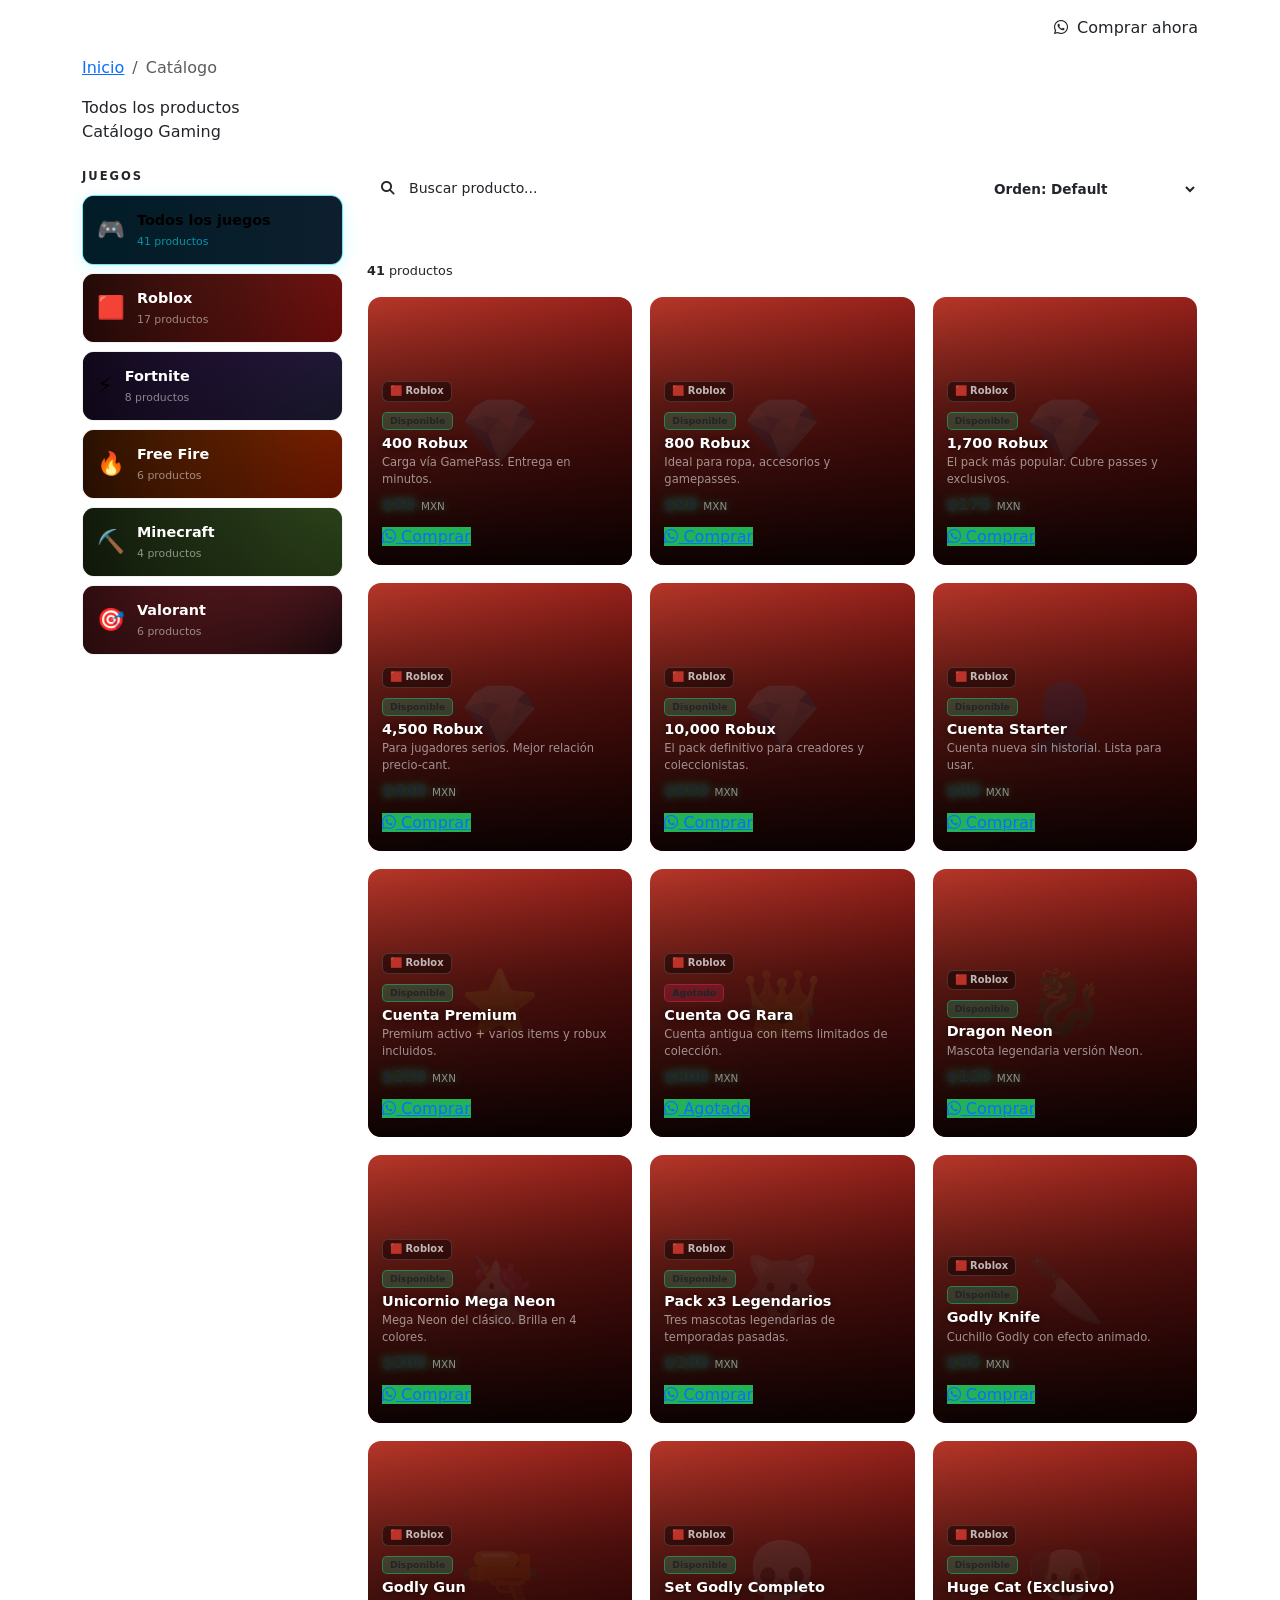
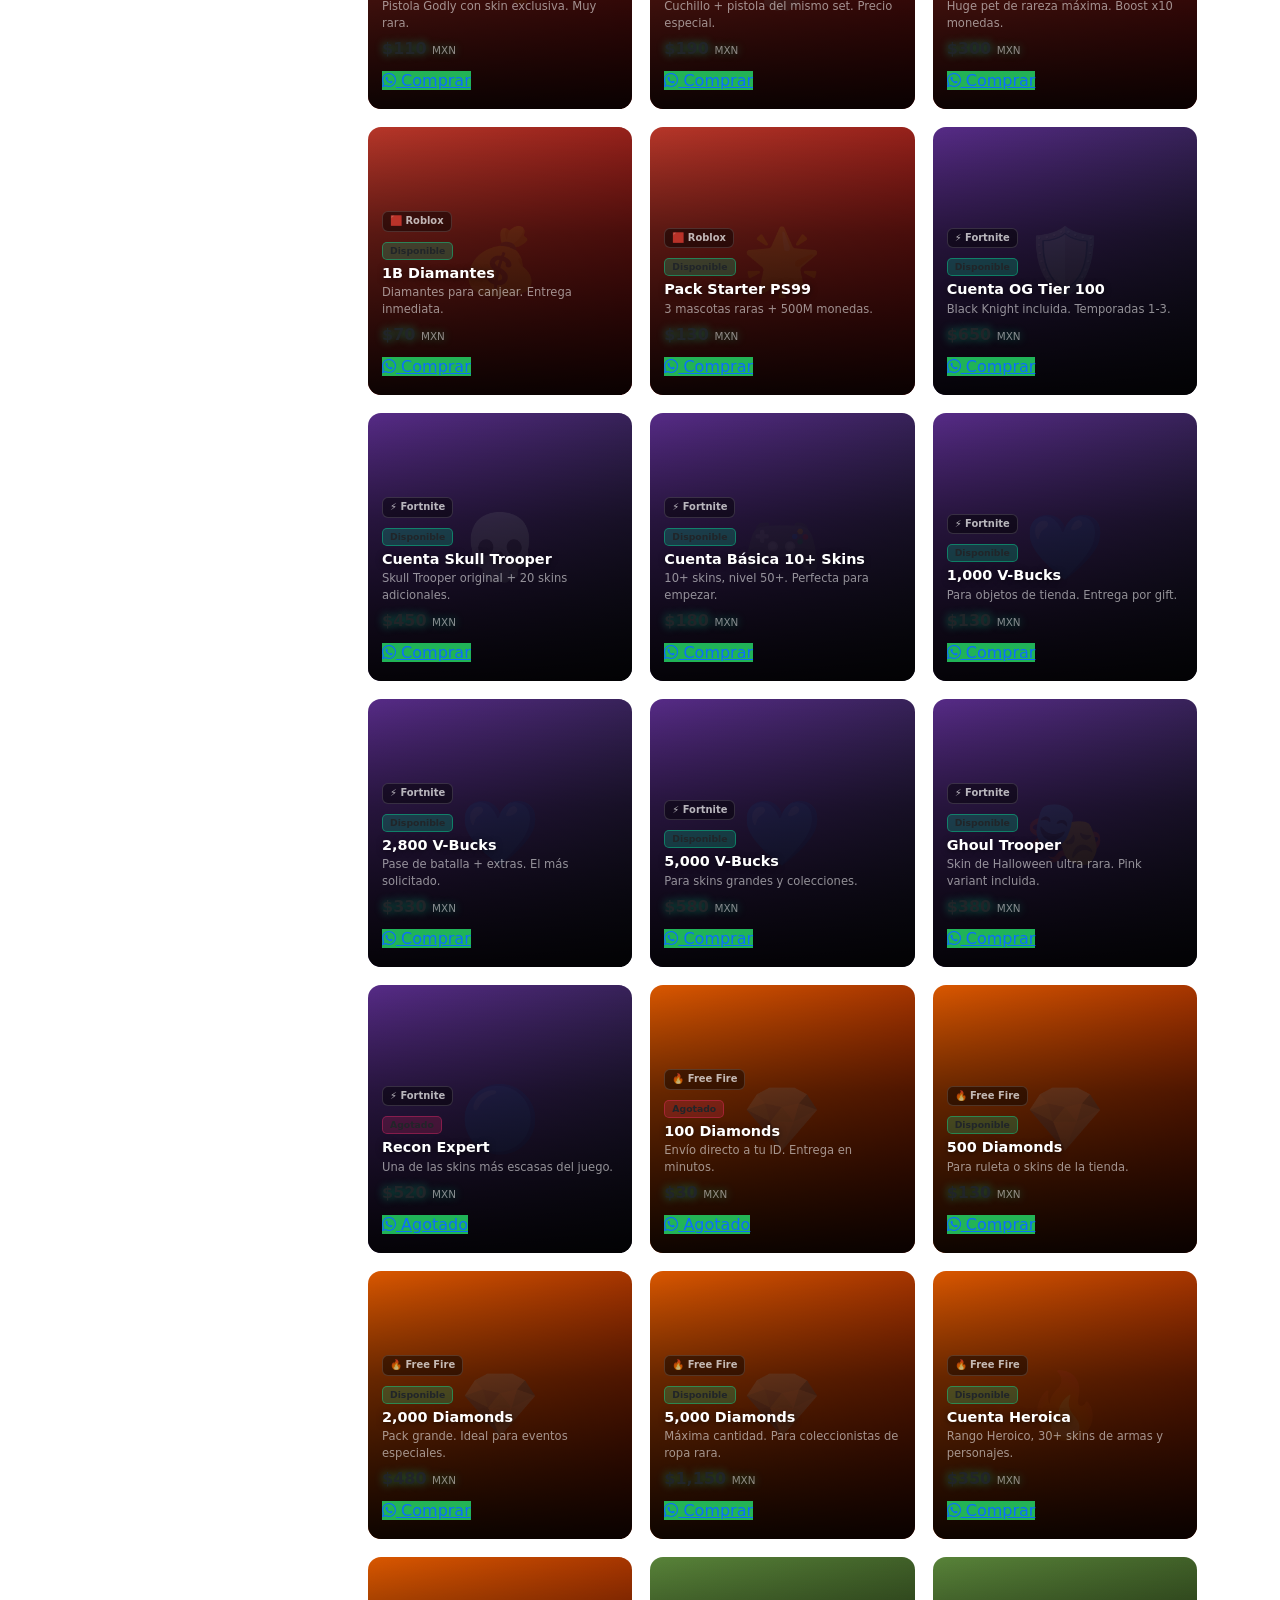
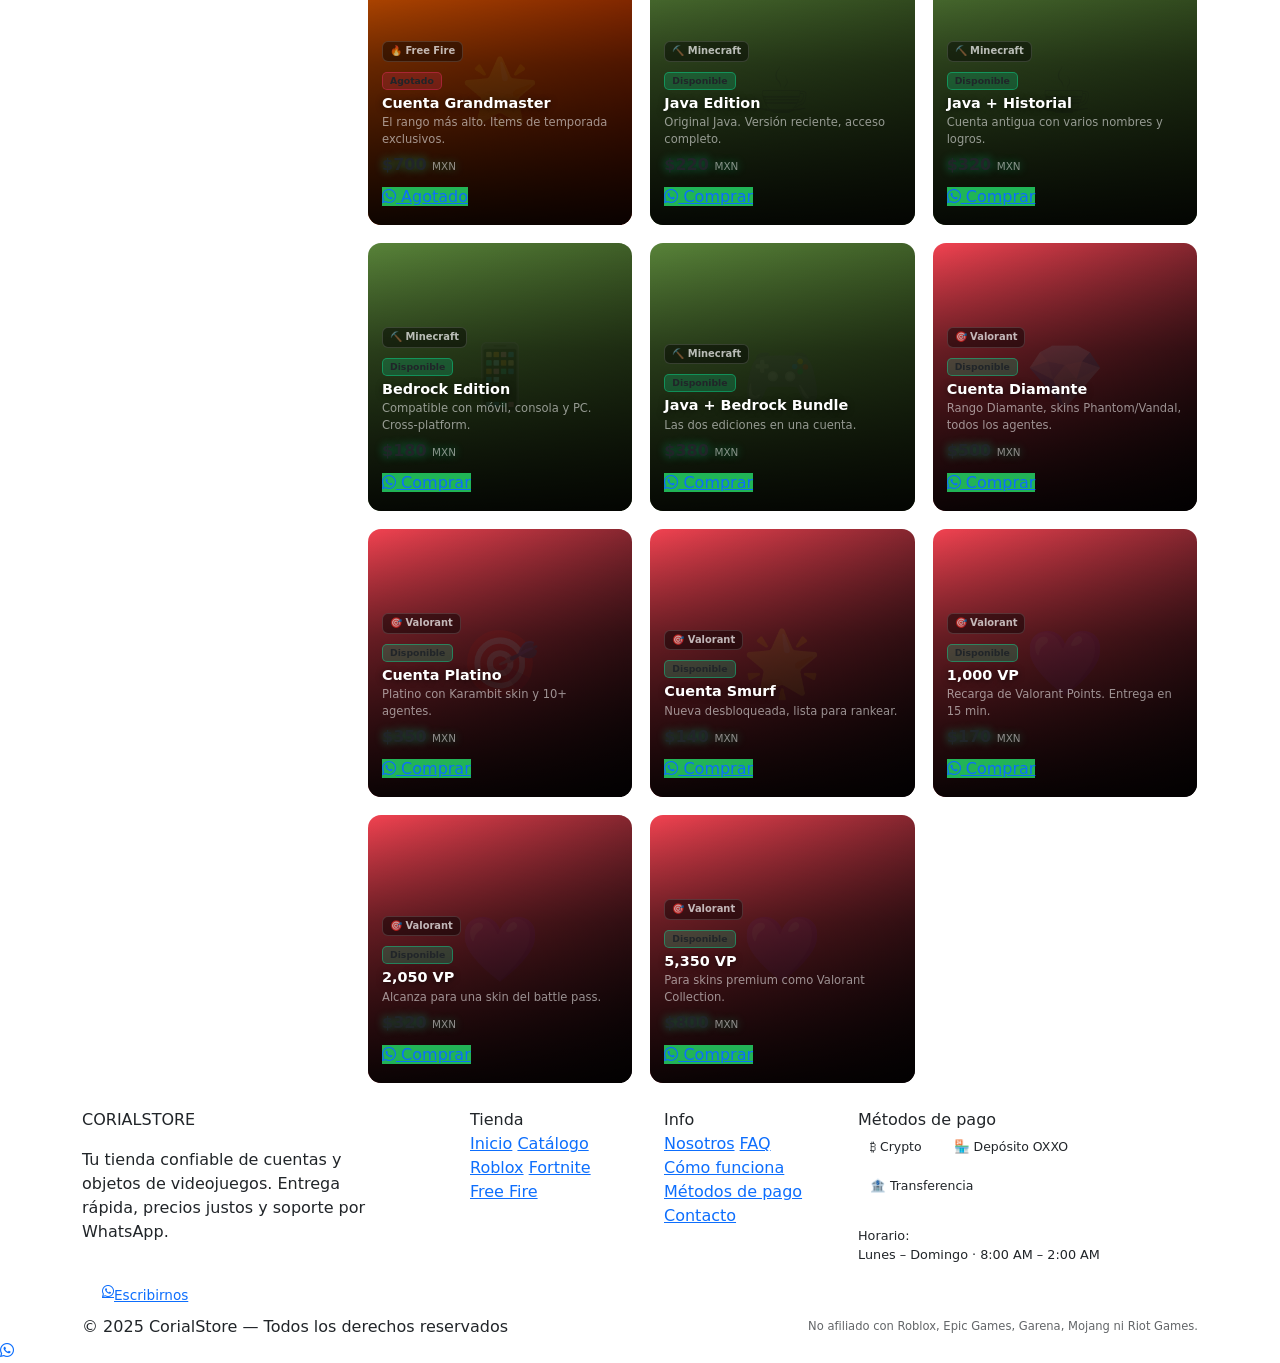
==== commit d5f96db1: "Soluciones de compatibilidad y mejora de slider" ====
--- a/catalogo.html
+++ b/catalogo.html
@@ -8,20 +8,54 @@
   <link rel="stylesheet" href="https://cdnjs.cloudflare.com/ajax/libs/font-awesome/6.5.0/css/all.min.css"/>
   <link rel="stylesheet" href="shared.css"/>
   <style>
-    /* Desktop sidebar buttons */
+
+    /* ---- Sidebar buttons con imagen de fondo ---- */
     .sidebar-btn {
-      display:flex; align-items:center; gap:12px;
-      background:var(--bg2); border:1px solid var(--border2);
-      border-radius:12px; padding:12px 16px;
-      font-family:var(--font-ui); font-weight:600; font-size:0.9rem;
-      color:var(--muted); cursor:pointer; width:100%;
-      text-align:left; transition:all 0.2s; margin-bottom:6px;
-    }
-    .sidebar-btn:hover  { border-color:var(--border); color:var(--text); }
-    .sidebar-btn.active { background:rgba(0,229,255,0.08); border-color:rgba(0,229,255,0.35); color:var(--cyan); }
-    .sidebar-btn.active .s-count { color:rgba(0,229,255,0.6); }
-    .s-emoji { font-size:1.3rem; flex-shrink:0; }
-    .s-count { font-size:0.7rem; color:var(--muted); margin-top:1px; }
+      position: relative;
+      height: 70px;
+      border-radius: 12px;
+      overflow: hidden;
+      cursor: pointer;
+      width: 100%;
+      text-align: left;
+      border: 1.5px solid rgba(255,255,255,0.07);
+      margin-bottom: 8px;
+      transition: transform 0.22s, border-color 0.22s, box-shadow 0.22s;
+      display: block;
+      text-decoration: none;
+    }
+    .sidebar-btn:hover {
+      transform: translateX(4px);
+      border-color: rgba(0,229,255,0.4);
+      box-shadow: 0 6px 20px rgba(0,0,0,0.4);
+    }
+    .sidebar-btn.active {
+      border-color: rgba(0,229,255,0.55);
+      box-shadow: 0 4px 16px rgba(0,229,255,0.15);
+    }
+    .sb-bg {
+      position: absolute; inset: 0;
+      background-size: cover; background-position: center;
+      transition: transform 0.35s;
+    }
+    .sidebar-btn:hover .sb-bg { transform: scale(1.06); }
+    .sb-overlay {
+      position: absolute; inset: 0;
+      background: linear-gradient(to right, rgba(0,0,0,0.82) 0%, rgba(0,0,0,0.5) 60%, rgba(0,0,0,0.2) 100%);
+    }
+    .sidebar-btn.active .sb-overlay {
+      background: linear-gradient(to right, rgba(0,30,40,0.9) 0%, rgba(0,229,255,0.08) 100%);
+    }
+    .sb-body {
+      position: absolute; inset: 0;
+      display: flex; align-items: center; gap: 12px;
+      padding: 0 14px;
+    }
+    .sb-emoji { font-size: 1.4rem; flex-shrink: 0; }
+    .sb-name  { font-family: var(--font-ui); font-weight: 700; font-size: 0.9rem; color: #fff; margin-bottom: 2px; }
+    .sb-count { font-size: 0.68rem; color: rgba(255,255,255,0.5); }
+    .sidebar-btn.active .sb-name  { color: var(--cyan); }
+    .sidebar-btn.active .sb-count { color: rgba(0,229,255,0.6); }
 
     /* Mobile dropdown */
     .mobile-select {
@@ -215,12 +249,24 @@
 <script src="data.js"></script>
 <script src="cs.js"></script>
 <script>
+/* ============================================================
+     IMÁGENES DE FONDO — CONFIGURACIÓN MANUAL
+     ============================================================
+     Pon aquí la ruta o URL de tu imagen para cada juego.
+     Ejemplos:
+       './img/roblox.jpg'       ← imagen local en carpeta img/
+       './img/fortnite.png'
+       'https://tu-sitio.com/imagen.jpg'  ← URL externa
+
+     Si dejas el valor como cadena vacía '' se mostrará
+     solo el color de fondo del juego sin imagen.
+  ============================================================ */
   const GAME_IMGS = {
-    roblox:    'https://upload.wikimedia.org/wikipedia/commons/thumb/4/4b/Roblox%27s_icon.png/240px-Roblox%27s_icon.png',
-    fortnite:  'https://upload.wikimedia.org/wikipedia/commons/thumb/6/6e/Fortnite_wordmark.svg/320px-Fortnite_wordmark.svg.png',
-    freefire:  'https://upload.wikimedia.org/wikipedia/en/thumb/a/a4/Free_Fire_logo.png/250px-Free_Fire_logo.png',
-    minecraft: 'https://upload.wikimedia.org/wikipedia/en/thumb/5/51/Minecraft_cover.png/250px-Minecraft_cover.png',
-    valorant:  'https://upload.wikimedia.org/wikipedia/commons/thumb/f/fc/Valorant_logo_-_pink_color_version.svg/320px-Valorant_logo_-_pink_color_version.svg.png',
+    roblox:    '',   // ← pon tu imagen de Roblox aquí
+    fortnite:  '',   // ← pon tu imagen de Fortnite aquí
+    freefire:  '',   // ← pon tu imagen de Free Fire aquí
+    minecraft: '',   // ← pon tu imagen de Minecraft aquí
+    valorant:  '',   // ← pon tu imagen de Valorant aquí
   };
 
   CS.init('catalogo');
@@ -247,17 +293,32 @@
   function buildDesktop() {
     const el = document.getElementById('desktopSidebar');
     const tot = GAMES.reduce((a,g)=>a+g.categories.reduce((b,c)=>b+c.products.length,0),0);
+
+    // Botón "Todos los juegos"
     el.innerHTML =
       '<button class="sidebar-btn' + (!activeGame?' active':'') + '" onclick="selectGame(null)">' +
-      '<span class="s-emoji">🎮</span>' +
-      '<div><div>Todos los juegos</div><div class="s-count">' + tot + ' productos</div></div>' +
+        '<div class="sb-bg" style="background:#0e0e1c;"></div>' +
+        '<div class="sb-overlay"></div>' +
+        '<div class="sb-body">' +
+          '<span class="sb-emoji">🎮</span>' +
+          '<div><div class="sb-name">Todos los juegos</div><div class="sb-count">' + tot + ' productos</div></div>' +
+        '</div>' +
       '</button>';
+
     GAMES.forEach(g => {
-      const n = g.categories.reduce((a,c)=>a+c.products.length,0);
+      const n    = g.categories.reduce((a,c)=>a+c.products.length,0);
+      const img  = GAME_IMGS[g.id] || '';
+      const bgStyle = img
+        ? 'background:linear-gradient(135deg,' + g.color + ',' + g.color2 + ');background-image:url(' + img + ');background-size:cover;background-position:center;'
+        : 'background:linear-gradient(135deg,' + g.color + ',' + g.color2 + ');';
       el.innerHTML +=
         '<button class="sidebar-btn' + (activeGame===g.id?' active':'') + '" onclick="selectGame(\'' + g.id + '\')">' +
-        '<span class="s-emoji">' + g.emoji + '</span>' +
-        '<div><div>' + g.name + '</div><div class="s-count">' + n + ' productos</div></div>' +
+          '<div class="sb-bg" style="' + bgStyle + '"></div>' +
+          '<div class="sb-overlay"></div>' +
+          '<div class="sb-body">' +
+            '<span class="sb-emoji">' + g.emoji + '</span>' +
+            '<div><div class="sb-name">' + g.name + '</div><div class="sb-count">' + n + ' productos</div></div>' +
+          '</div>' +
         '</button>';
     });
   }
